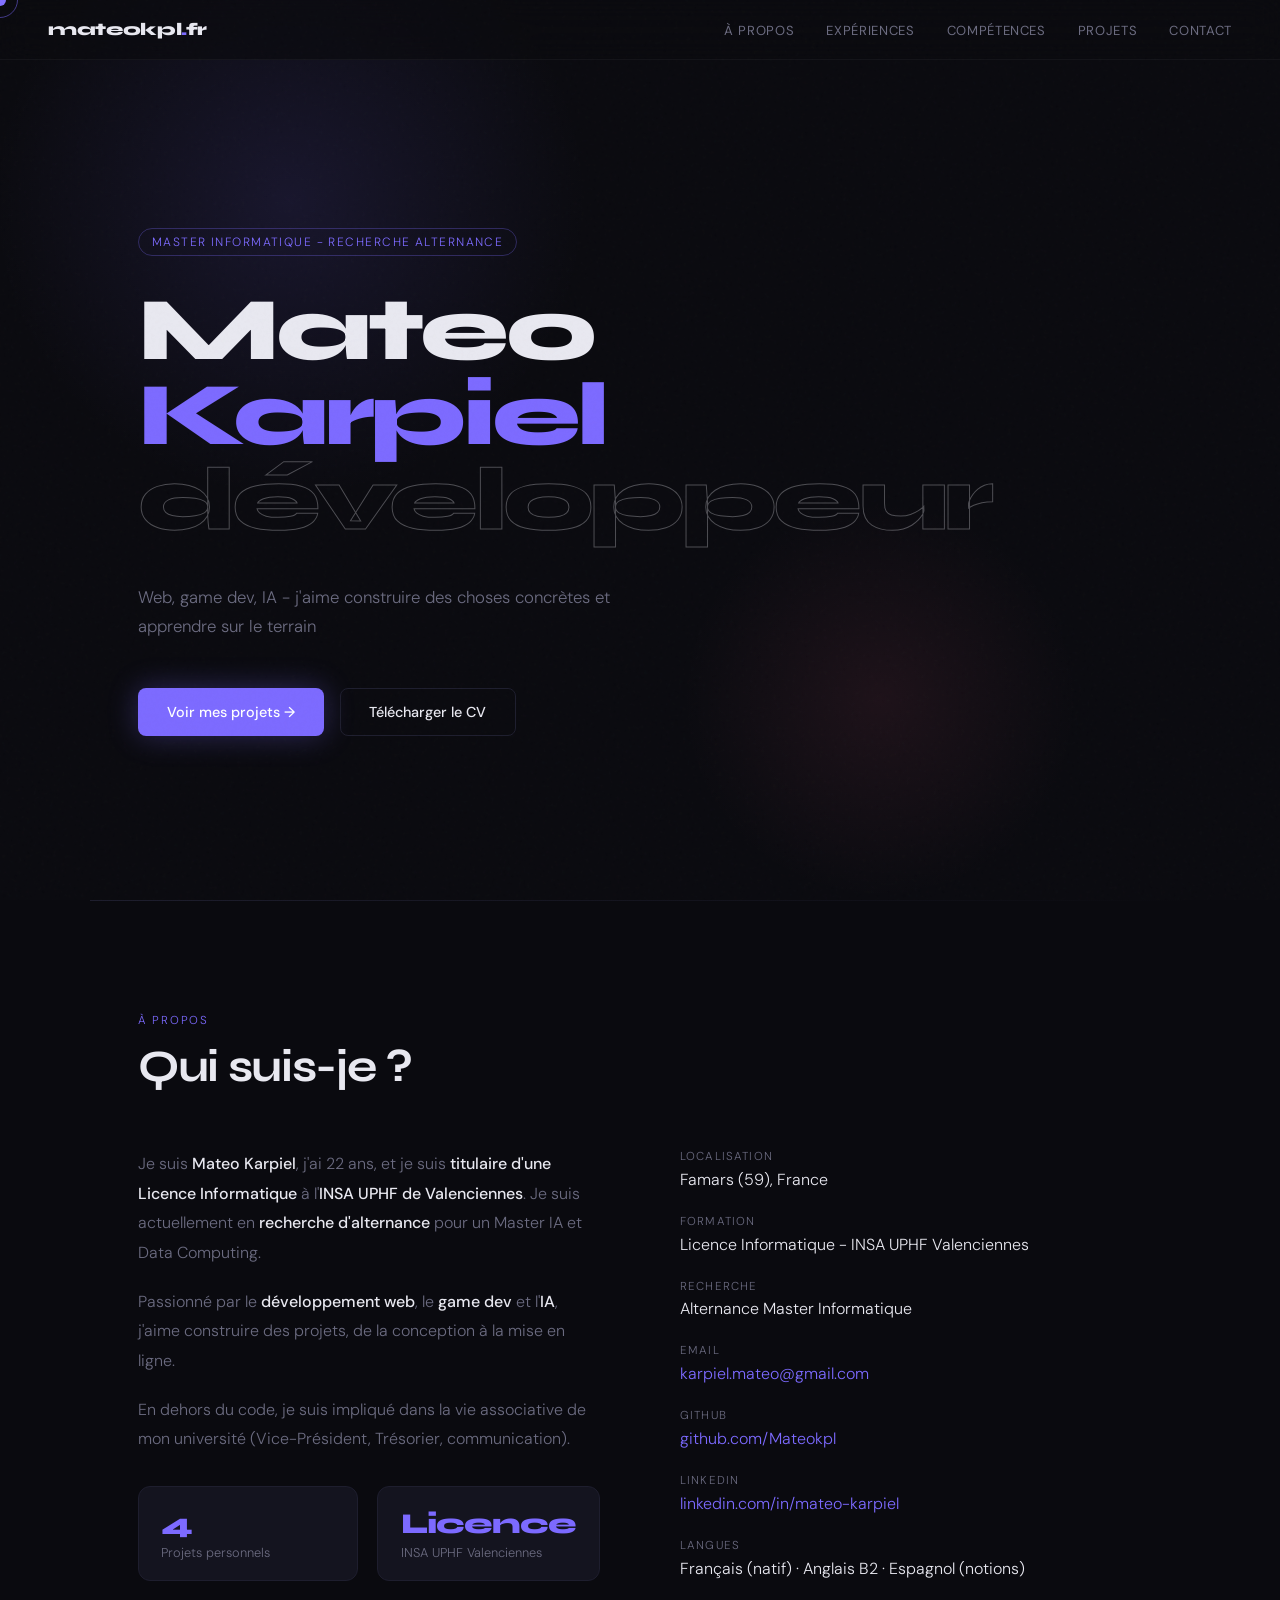
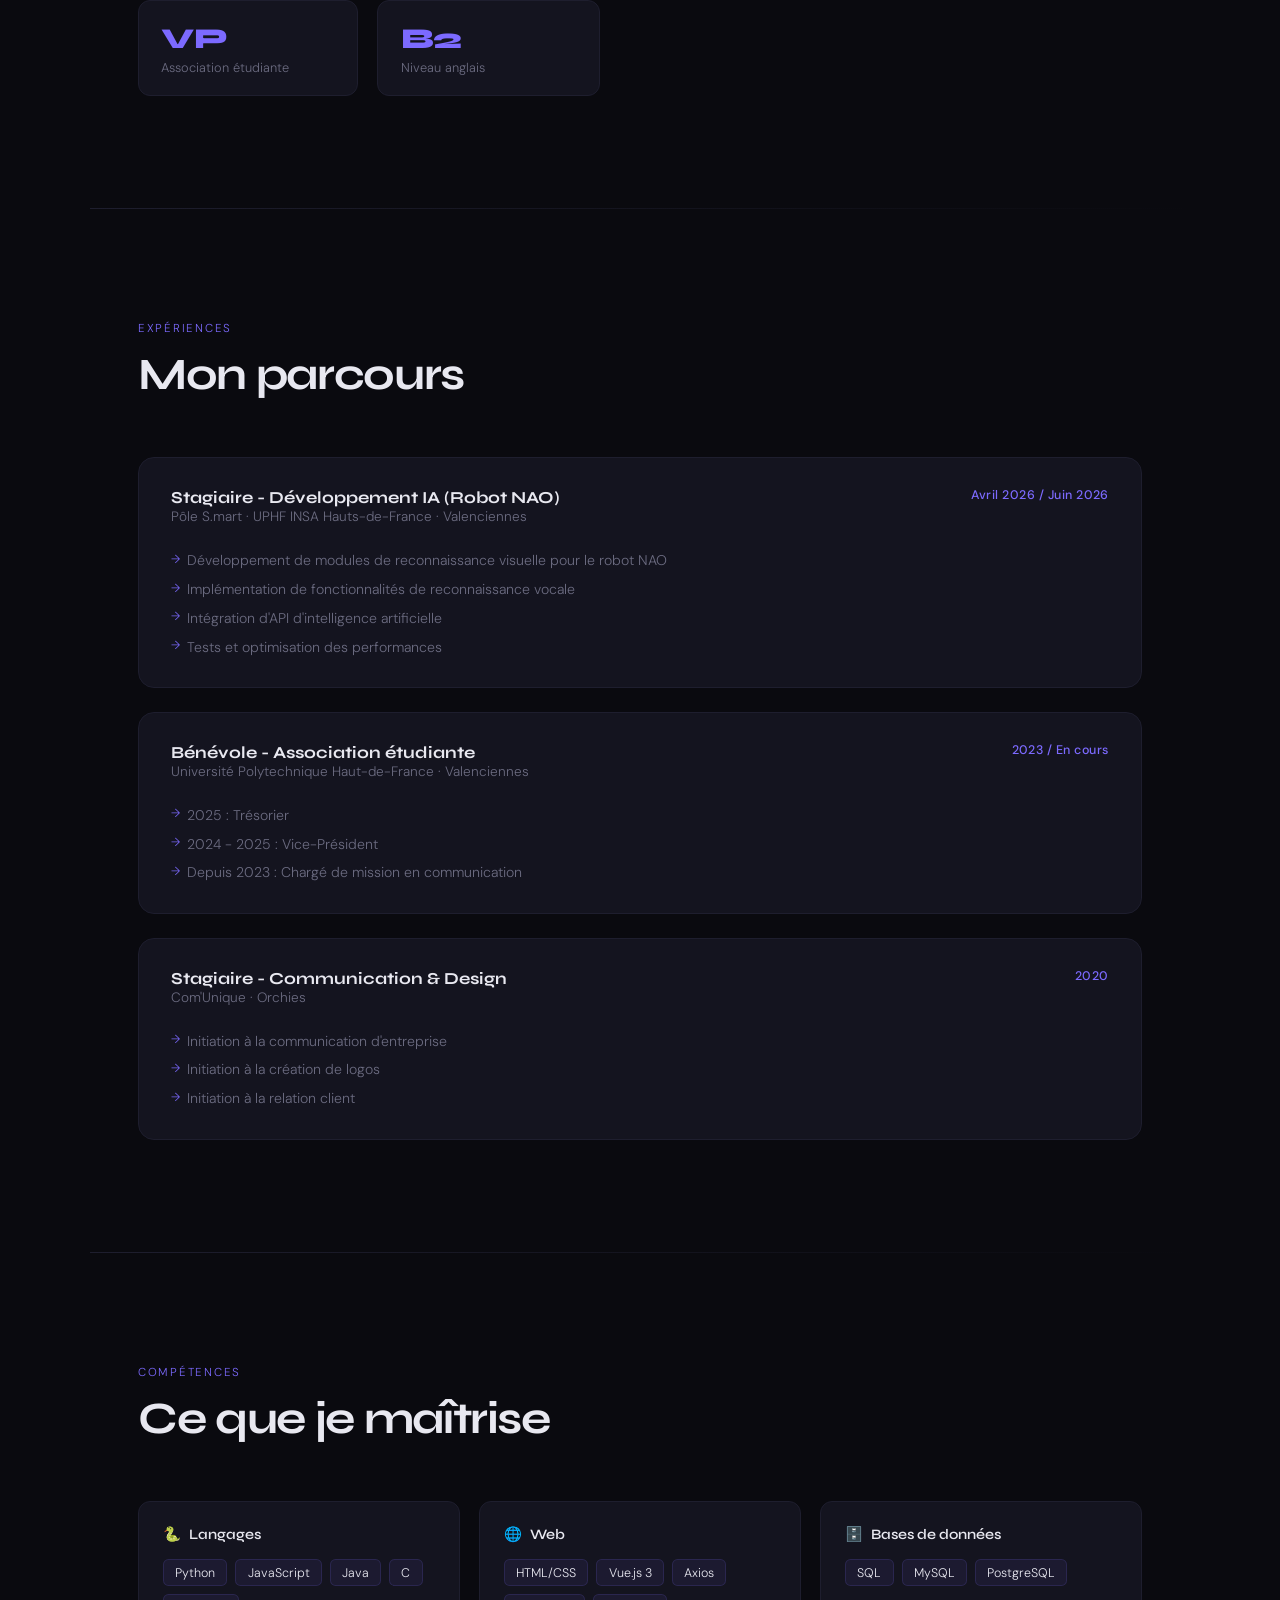
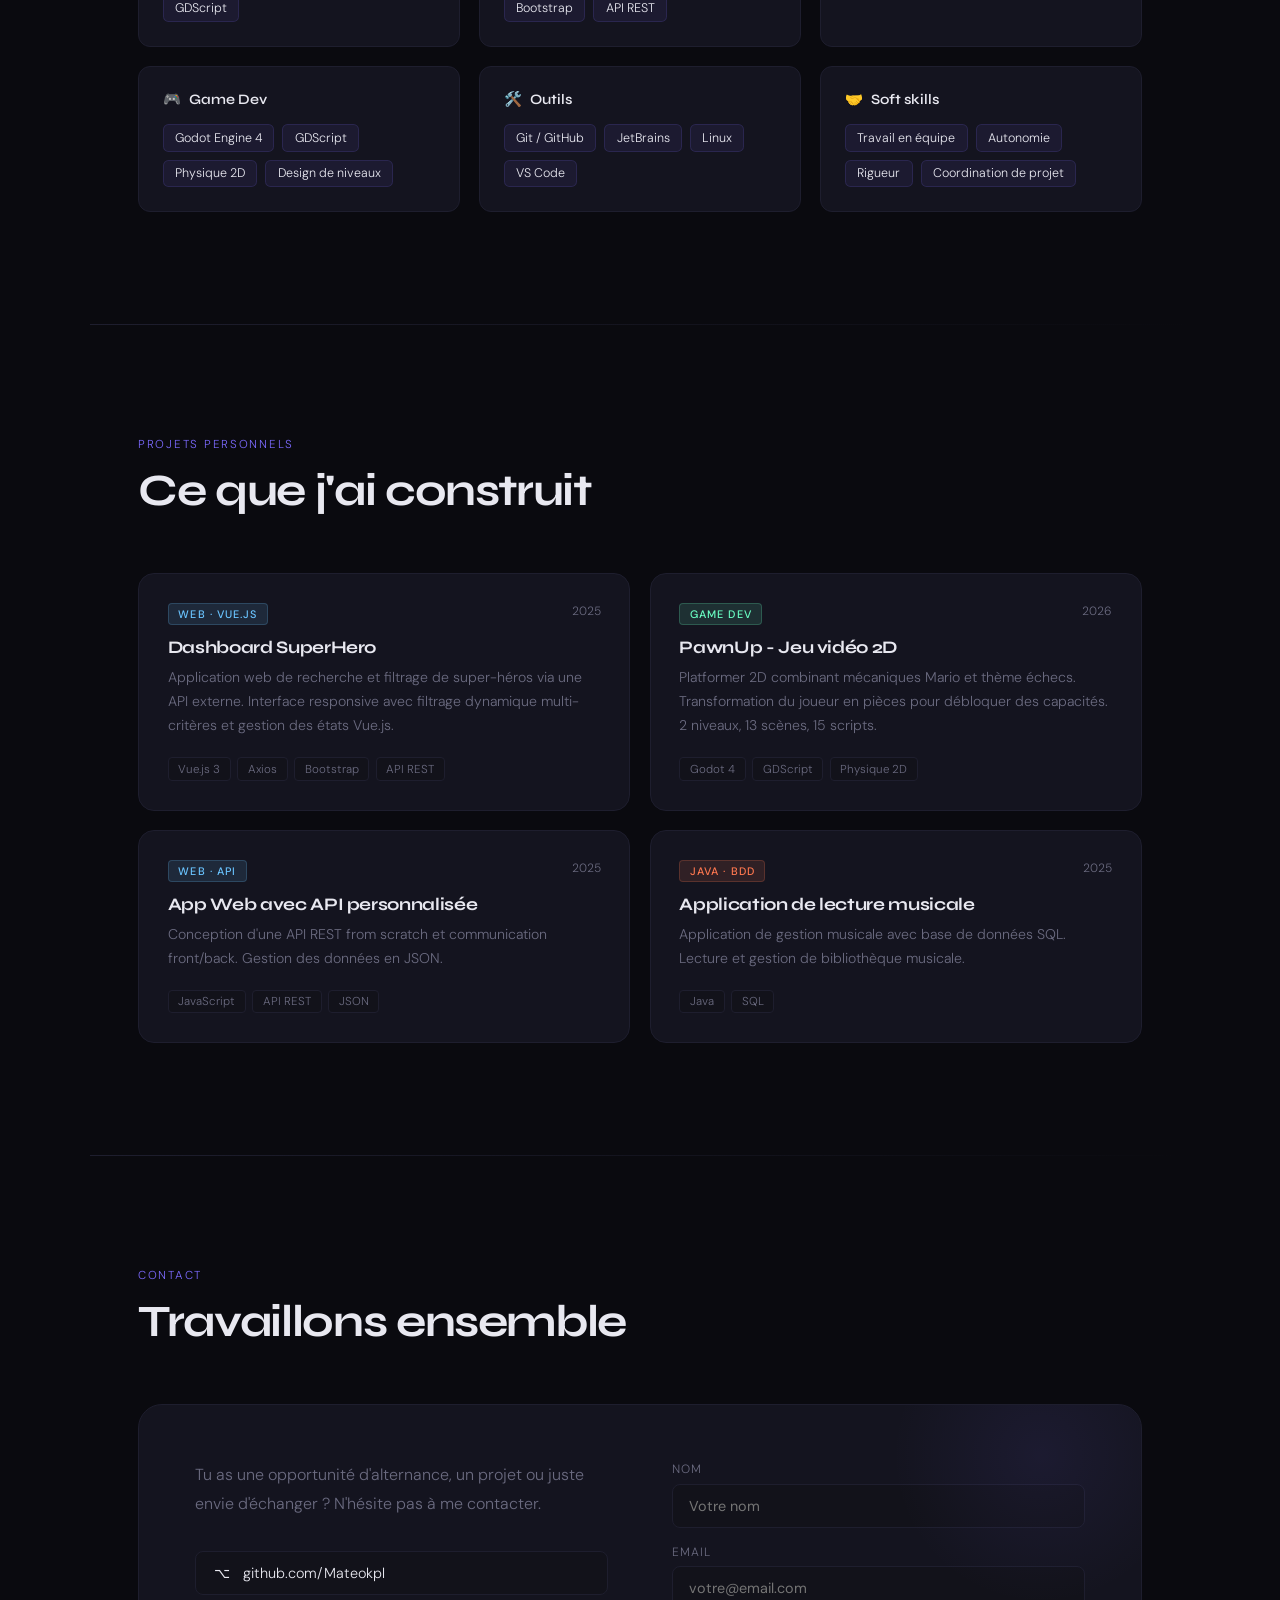
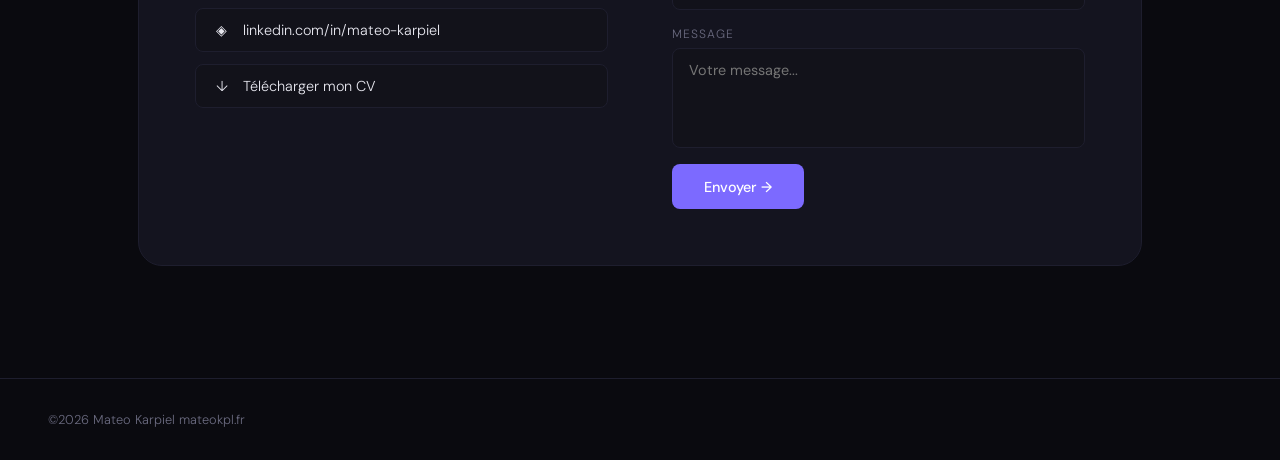
==== index.html @ 52808ea0 "Update index.html" ====
<!DOCTYPE html>
<html lang="fr">
<head>
  <meta charset="UTF-8" />
  <meta name="viewport" content="width=device-width, initial-scale=1.0"/>
  <title>Mateo Karpiel - Portfolio</title>
  <link rel="preconnect" href="https://fonts.googleapis.com">
  <link href="https://fonts.googleapis.com/css2?family=Syne:wght@400;600;700;800&family=DM+Sans:ital,wght@0,300;0,400;0,500;1,300&display=swap" rel="stylesheet">
  <link rel="stylesheet" href="./css/style.css">
</head>
<body>

<div id="cursor"></div>
<div id="cursor-ring"></div>

<!-- ── Navigation ── -->
<nav>
  <a href="#hero" class="nav-logo">mateokpl<span>.</span>fr</a>
  <button class="nav-hamburger" id="hamburger" aria-label="Menu">
    <span></span><span></span><span></span>
  </button>
  <ul class="nav-links" id="nav-links">
    <li><a href="#about">À propos</a></li>
    <li><a href="#experience">Expériences</a></li>
    <li><a href="#skills">Compétences</a></li>
    <li><a href="#projects">Projets</a></li>
    <li><a href="#contact">Contact</a></li>
  </ul>
</nav>

<!-- ── Hero ── -->
<section id="hero">
  <div class="hero-glow"></div>
  <div class="hero-glow2"></div>
  <div class="hero-tag">Master Informatique - Recherche alternance</div>
  <h1 class="hero-title">
    Mateo
    <span class="line2"><span class="accent-word">Karpiel</span></span>
    <span class="line2">développeur</span>
  </h1>
  <p class="hero-desc">Web, game dev, IA - j'aime construire des choses concrètes et apprendre sur le terrain</p>
  <div class="hero-cta">
    <a href="#projects" class="btn btn-primary">Voir mes projets →</a>
    <a href="cv.pdf" class="btn btn-outline" download>Télécharger le CV</a>
  </div>
</section>

<div class="section-divider" style="max-width:1100px;margin:0 auto;"></div>

<!-- ── À propos ── -->
<section id="about">
  <div class="reveal">
    <div class="section-label">À propos</div>
    <h2 class="section-title">Qui suis-je ?</h2>
  </div>
  <div class="about-grid reveal">
    <div class="about-text">
      <p>Je suis <strong>Mateo Karpiel</strong>, j'ai 22 ans, et je suis <strong>titulaire d'une Licence Informatique</strong> à l'<strong>INSA UPHF de Valenciennes</strong>. Je suis actuellement en <strong>recherche d'alternance</strong> pour un Master IA et Data Computing.</p>
      <p>Passionné par le <strong>développement web</strong>, le <strong>game dev</strong> et l'<strong>IA</strong>, j'aime construire des projets, de la conception à la mise en ligne.</p>
      <p>En dehors du code, je suis impliqué dans la vie associative de mon université (Vice-Président, Trésorier, communication).</p>
      <div class="about-stats">
        <div class="stat-card"><div class="stat-num">4</div><div class="stat-label">Projets personnels</div></div>
        <div class="stat-card"><div class="stat-num">Licence</div><div class="stat-label">INSA UPHF Valenciennes</div></div>
        <div class="stat-card"><div class="stat-num">VP</div><div class="stat-label">Association étudiante</div></div>
        <div class="stat-card"><div class="stat-num">B2</div><div class="stat-label">Niveau anglais</div></div>
      </div>
    </div>
    <div class="about-info">
      <div class="info-item"><span class="info-key">Localisation</span><span class="info-val">Famars (59), France</span></div>
      <div class="info-item"><span class="info-key">Formation</span><span class="info-val">Licence Informatique - INSA UPHF Valenciennes</span></div>
      <div class="info-item"><span class="info-key">Recherche</span><span class="info-val">Alternance Master Informatique</span></div>
      <div class="info-item"><span class="info-key">Email</span><span class="info-val"><a href="mailto:karpiel.mateo@gmail.com">karpiel.mateo@gmail.com</a></span></div>
      <div class="info-item"><span class="info-key">GitHub</span><span class="info-val"><a href="https://github.com/Mateokpl" target="_blank">github.com/Mateokpl</a></span></div>
      <div class="info-item"><span class="info-key">LinkedIn</span><span class="info-val"><a href="https://www.linkedin.com/in/mateo-karpiel" target="_blank">linkedin.com/in/mateo-karpiel</a></span></div>
      <div class="info-item"><span class="info-key">Langues</span><span class="info-val">Français (natif) · Anglais B2 · Espagnol (notions)</span></div>
    </div>
  </div>
</section>

<div class="section-divider" style="max-width:1100px;margin:0 auto;"></div>

<!-- ── Expérience ── -->
<section id="experience">
  <div class="reveal">
    <div class="section-label">Expériences</div>
    <h2 class="section-title">Mon parcours</h2>
  </div>
  <div class="xp-list">
    <div class="xp-card reveal">
      <div class="xp-header">
        <div><div class="xp-title">Stagiaire - Développement IA (Robot NAO)</div><div class="xp-org">Pôle S.mart · UPHF INSA Hauts-de-France · Valenciennes</div></div>
        <div class="xp-date">Avril 2026 / Juin 2026</div>
      </div>
      <ul class="xp-points">
        <li>Développement de modules de reconnaissance visuelle pour le robot NAO</li>
        <li>Implémentation de fonctionnalités de reconnaissance vocale</li>
        <li>Intégration d'API d'intelligence artificielle</li>
        <li>Tests et optimisation des performances</li>
      </ul>
    </div>
    <div class="xp-card reveal">
      <div class="xp-header">
        <div><div class="xp-title">Bénévole - Association étudiante</div><div class="xp-org">Université Polytechnique Haut-de-France · Valenciennes</div></div>
        <div class="xp-date">2023 / En cours</div>
      </div>
      <ul class="xp-points">
        <li>2025 : Trésorier</li>
        <li>2024 - 2025 : Vice-Président</li>
        <li>Depuis 2023 : Chargé de mission en communication</li>
      </ul>
    </div>
    <div class="xp-card reveal">
      <div class="xp-header">
        <div><div class="xp-title">Stagiaire - Communication & Design</div><div class="xp-org">Com'Unique · Orchies</div></div>
        <div class="xp-date">2020</div>
      </div>
      <ul class="xp-points">
        <li>Initiation à la communication d'entreprise</li>
        <li>Initiation à la création de logos</li>
        <li>Initiation à la relation client</li>
      </ul>
    </div>
  </div>
</section>

<div class="section-divider" style="max-width:1100px;margin:0 auto;"></div>

<!-- ── Compétences ── -->
<section id="skills">
  <div class="reveal">
    <div class="section-label">Compétences</div>
    <h2 class="section-title">Ce que je maîtrise</h2>
  </div>
  <div class="skills-grid reveal">
    <div class="skill-group">
      <div class="skill-group-title"><span>🐍</span> Langages</div>
      <div class="skill-tags"><span class="skill-tag">Python</span><span class="skill-tag">JavaScript</span><span class="skill-tag">Java</span><span class="skill-tag">C</span><span class="skill-tag">GDScript</span></div>
    </div>
    <div class="skill-group">
      <div class="skill-group-title"><span>🌐</span> Web</div>
      <div class="skill-tags"><span class="skill-tag">HTML/CSS</span><span class="skill-tag">Vue.js 3</span><span class="skill-tag">Axios</span><span class="skill-tag">Bootstrap</span><span class="skill-tag">API REST</span></div>
    </div>
    <div class="skill-group">
      <div class="skill-group-title"><span>🗄️</span> Bases de données</div>
      <div class="skill-tags"><span class="skill-tag">SQL</span><span class="skill-tag">MySQL</span><span class="skill-tag">PostgreSQL</span></div>
    </div>
    <div class="skill-group">
      <div class="skill-group-title"><span>🎮</span> Game Dev</div>
      <div class="skill-tags"><span class="skill-tag">Godot Engine 4</span><span class="skill-tag">GDScript</span><span class="skill-tag">Physique 2D</span><span class="skill-tag">Design de niveaux</span></div>
    </div>
    <div class="skill-group">
      <div class="skill-group-title"><span>🛠️</span> Outils</div>
      <div class="skill-tags"><span class="skill-tag">Git / GitHub</span><span class="skill-tag">JetBrains</span><span class="skill-tag">Linux</span><span class="skill-tag">VS Code</span></div>
    </div>
    <div class="skill-group">
      <div class="skill-group-title"><span>🤝</span> Soft skills</div>
      <div class="skill-tags"><span class="skill-tag">Travail en équipe</span><span class="skill-tag">Autonomie</span><span class="skill-tag">Rigueur</span><span class="skill-tag">Coordination de projet</span></div>
    </div>
  </div>
</section>

<div class="section-divider" style="max-width:1100px;margin:0 auto;"></div>

<!-- ── Projets ── -->
<section id="projects">
  <div class="reveal">
    <div class="section-label">Projets personnels</div>
    <h2 class="section-title">Ce que j'ai construit</h2>
  </div>
   <div class="projects-grid">
    <!-- ──
     <div class="project-card featured reveal">
      <div>
        <div class="project-top"><span class="project-badge badge-python">Python · IA</span><span class="project-year">2026</span></div>
        <div class="project-title">Développement IA (Robot NAO)</div>
        <div class="project-desc">Développement de modules de reconnaissance visuelle pour robot NAO. Implémentation de fonctionnalités de reconnaissance vocale. Intégration d’API d’intelligence artificielle</div>
        <div class="project-techs"><span class="tech-pill">Python</span><span class="tech-pill">IA</span></div>
      </div>
    </div>
     ── -->
    <div class="project-card reveal">
      <div>
        <div class="project-top"><span class="project-badge badge-web">Web · Vue.js</span><span class="project-year">2025</span></div>
        <div class="project-title">Dashboard SuperHero</div>
        <div class="project-desc">Application web de recherche et filtrage de super-héros via une API externe. Interface responsive avec filtrage dynamique multi-critères et gestion des états Vue.js.</div>
        <div class="project-techs"><span class="tech-pill">Vue.js 3</span><span class="tech-pill">Axios</span><span class="tech-pill">Bootstrap</span><span class="tech-pill">API REST</span></div>
      </div>
    </div>
    <div class="project-card reveal">
      <div>
        <div class="project-top"><span class="project-badge badge-gamedev">Game Dev</span><span class="project-year">2026</span></div>
        <div class="project-title">PawnUp - Jeu vidéo 2D</div>
        <div class="project-desc">Platformer 2D combinant mécaniques Mario et thème échecs. Transformation du joueur en pièces pour débloquer des capacités. 2 niveaux, 13 scènes, 15 scripts.</div>
        <div class="project-techs"><span class="tech-pill">Godot 4</span><span class="tech-pill">GDScript</span><span class="tech-pill">Physique 2D</span></div>
      </div>
    </div>
    <div class="project-card reveal">
      <div>
        <div class="project-top"><span class="project-badge badge-web">Web · API</span><span class="project-year">2025</span></div>
        <div class="project-title">App Web avec API personnalisée</div>
        <div class="project-desc">Conception d'une API REST from scratch et communication front/back. Gestion des données en JSON.</div>
        <div class="project-techs"><span class="tech-pill">JavaScript</span><span class="tech-pill">API REST</span><span class="tech-pill">JSON</span></div>
      </div>
    </div>
    <div class="project-card reveal">
      <div>
        <div class="project-top"><span class="project-badge badge-java">Java · BDD</span><span class="project-year">2025</span></div>
        <div class="project-title">Application de lecture musicale</div>
        <div class="project-desc">Application de gestion musicale avec base de données SQL. Lecture et gestion de bibliothèque musicale.</div>
        <div class="project-techs"><span class="tech-pill">Java</span><span class="tech-pill">SQL</span></div>
      </div>
    </div>
  </div>
</section>

<div class="section-divider" style="max-width:1100px;margin:0 auto;"></div>

<!-- ── Contact ── -->
<section id="contact">
  <div class="reveal">
    <div class="section-label">Contact</div>
    <h2 class="section-title">Travaillons ensemble</h2>
  </div>
  <div class="contact-wrap reveal">
    <div>
      <p class="contact-subtitle">Tu as une opportunité d'alternance, un projet ou juste envie d'échanger ? N'hésite pas à me contacter.</p>
      <div class="contact-links">
        <a href="https://github.com/Mateokpl" target="_blank" class="contact-link"><span class="link-icon">⌥</span>github.com/Mateokpl</a>
        <a href="https://www.linkedin.com/in/mateo-karpiel" target="_blank" class="contact-link"><span class="link-icon">◈</span>linkedin.com/in/mateo-karpiel</a>
        <a href="cv.pdf" download class="contact-link"><span class="link-icon">↓</span>Télécharger mon CV</a>
      </div>
    </div>
  <form class="contact-form" action="https://formspree.io/f/xeendzrn" method="POST">
    <div class="form-group"><label class="form-label">Nom</label><input type="text" name="name" class="form-input" placeholder="Votre nom" /></div>
    <div class="form-group"><label class="form-label">Email</label><input type="email" name="email" class="form-input" placeholder="votre@email.com" /></div>
    <div class="form-group"><label class="form-label">Message</label><textarea name="message" class="form-textarea" placeholder="Votre message..."></textarea></div>
    <button type="submit" class="btn-send">Envoyer →</button>
  </form>
  </div>
</section>

<!-- ── Footer ── -->
<footer>
  <span>©2026 Mateo Karpiel <a href="https://mateokpl.fr">mateokpl.fr</a></span>
</footer>

<script src="./js/main.js"></script>
</body>
</html>
---- css/style.css ----
:root {
  --bg: #0a0a0f;
  --surface: #12121a;
  --border: #1e1e2e;
  --accent: #7c6aff;
  --accent2: #ff6a8e;
  --text: #e8e8f0;
  --muted: #6b6b80;
  --card: #14141f;
}

*, *::before, *::after { box-sizing: border-box; margin: 0; padding: 0; }
html { scroll-behavior: smooth; }
body { background: var(--bg); color: var(--text); font-family: 'DM Sans', sans-serif; font-weight: 300; overflow-x: clip; cursor: none; }

/* ── Curseur ── */
#cursor { width: 12px; height: 12px; background: var(--accent); border-radius: 50%; position: fixed; top: 0; left: 0; pointer-events: none; z-index: 9999; transform: translate(-50%,-50%); transition: width .2s, height .2s, background .2s; mix-blend-mode: screen; }
#cursor-ring { width: 36px; height: 36px; border: 1.5px solid rgba(124,106,255,.5); border-radius: 50%; position: fixed; top: 0; left: 0; pointer-events: none; z-index: 9998; transform: translate(-50%,-50%); transition: width .2s, height .2s, border-color .2s; }
body:has(a:hover) #cursor,
body:has(button:hover) #cursor { width: 20px; height: 20px; background: var(--accent2); }
body:has(a:hover) #cursor-ring,
body:has(button:hover) #cursor-ring { width: 52px; height: 52px; border-color: var(--accent2); }

/* ── Bruit de fond ── */
body::before {
  content: '';
  position: fixed; inset: 0;
  background-image: url("data:image/svg+xml,%3Csvg viewBox='0 0 256 256' xmlns='http://www.w3.org/2000/svg'%3E%3Cfilter id='noise'%3E%3CfeTurbulence type='fractalNoise' baseFrequency='0.9' numOctaves='4' stitchTiles='stitch'/%3E%3C/filter%3E%3Crect width='100%25' height='100%25' filter='url(%23noise)' opacity='0.04'/%3E%3C/svg%3E");
  pointer-events: none; z-index: 1000; opacity: .5;
}

/* ── Nav ── */
nav { position: fixed; top: 0; left: 0; right: 0; z-index: 500; padding: 1.2rem 3rem; display: flex; align-items: center; justify-content: space-between; backdrop-filter: blur(16px); background: rgba(10,10,15,.7); border-bottom: 1px solid rgba(255,255,255,.04); }
.nav-logo { font-family: 'Syne', sans-serif; font-weight: 800; font-size: 1.1rem; letter-spacing: -.02em; color: var(--text); text-decoration: none; }
.nav-logo span { color: var(--accent); }
.nav-links { display: flex; gap: 2rem; list-style: none; }
.nav-links a { color: var(--muted); text-decoration: none; font-size: .82rem; font-weight: 400; letter-spacing: .05em; text-transform: uppercase; transition: color .2s; }
.nav-links a:hover { color: var(--text); }

/* ── Hero ── */
#hero { min-height: 100vh; display: flex; flex-direction: column; justify-content: center; padding: 8rem 3rem 4rem; position: relative; overflow: visible; }
.hero-glow { position: absolute; width: 600px; height: 600px; border-radius: 50%; background: radial-gradient(circle, rgba(124,106,255,.12) 0%, transparent 70%); top: -100px; left: -100px; animation: drift 8s ease-in-out infinite alternate; pointer-events: none; }
.hero-glow2 { position: absolute; width: 400px; height: 400px; border-radius: 50%; background: radial-gradient(circle, rgba(255,106,142,.08) 0%, transparent 70%); bottom: 0; right: 10%; animation: drift2 10s ease-in-out infinite alternate; pointer-events: none; }

@keyframes drift { to { transform: translate(60px, 40px); } }
@keyframes drift2 { to { transform: translate(-40px, -30px); } }

.hero-tag { display: inline-block; font-size: .75rem; letter-spacing: .12em; text-transform: uppercase; color: var(--accent); border: 1px solid rgba(124,106,255,.3); padding: .3rem .8rem; border-radius: 2rem; margin-bottom: 2rem; width: fit-content; opacity: 0; animation: fadeUp .6s ease forwards .2s; }
.hero-title { font-family: 'Syne', sans-serif; font-weight: 800; font-size: clamp(3rem, 7vw, 6rem); line-height: .95; letter-spacing: -.04em; max-width: 100%; overflow-wrap: break-word; word-break: normal; opacity: 0; animation: fadeUp .7s ease forwards .4s; }
.hero-title .line2 { display: block; -webkit-text-stroke: 1px rgba(232,232,240,.3); color: transparent; }
.hero-title .accent-word { color: var(--accent); -webkit-text-stroke: 0; }
.hero-desc { margin-top: 2.5rem; max-width: 480px; color: var(--muted); font-size: 1.05rem; line-height: 1.7; opacity: 0; animation: fadeUp .7s ease forwards .6s; }
.hero-cta { margin-top: 3rem; display: flex; gap: 1rem; flex-wrap: wrap; opacity: 0; animation: fadeUp .7s ease forwards .8s; }

.btn { display: inline-flex; align-items: center; gap: .5rem; padding: .85rem 1.8rem; border-radius: .5rem; font-family: 'DM Sans', sans-serif; font-size: .9rem; font-weight: 500; text-decoration: none; cursor: none; transition: transform .2s, box-shadow .2s; }
.btn:hover { transform: translateY(-2px); }
.btn-primary { background: var(--accent); color: #fff; box-shadow: 0 0 30px rgba(124,106,255,.3); }
.btn-primary:hover { box-shadow: 0 0 40px rgba(124,106,255,.5); }
.btn-outline { border: 1px solid var(--border); color: var(--text); background: transparent; }
.btn-outline:hover { border-color: var(--accent); color: var(--accent); }

.hero-scroll { position: absolute; bottom: 2.5rem; left: 3rem; display: flex; align-items: center; gap: .75rem; font-size: .75rem; letter-spacing: .1em; text-transform: uppercase; color: var(--muted); opacity: 0; animation: fadeUp .7s ease forwards 1.2s; }
.scroll-line { width: 40px; height: 1px; background: linear-gradient(to right, var(--accent), transparent); animation: scrollPulse 2s ease infinite; }

@keyframes scrollPulse { 0%, 100% { opacity: .4; } 50% { opacity: 1; } }
@keyframes fadeUp { from { opacity: 0; transform: translateY(24px); } to { opacity: 1; transform: translateY(0); } }

/* ── Sections communes ── */
section { padding: 7rem 3rem; max-width: 1100px; margin: 0 auto; }
.section-label { font-size: .72rem; letter-spacing: .15em; text-transform: uppercase; color: var(--accent); margin-bottom: .75rem; }
.section-title { font-family: 'Syne', sans-serif; font-weight: 700; font-size: clamp(1.8rem, 4vw, 2.8rem); letter-spacing: -.03em; margin-bottom: 3.5rem; }
.section-divider { width: 100%; height: 1px; background: linear-gradient(to right, var(--border), transparent); margin: 0 auto; }

/* ── À propos ── */
.about-grid { display: grid; grid-template-columns: 1fr 1fr; gap: 5rem; align-items: start; }
.about-text p { color: var(--muted); line-height: 1.85; margin-bottom: 1.2rem; font-size: 1rem; }
.about-text p strong { color: var(--text); font-weight: 500; }
.about-stats { display: grid; grid-template-columns: 1fr 1fr; gap: 1.2rem; margin-top: 2rem; }
.stat-card { background: var(--card); border: 1px solid var(--border); border-radius: .75rem; padding: 1.2rem 1.4rem; transition: border-color .2s, transform .2s; }
.stat-card:hover { border-color: var(--accent); transform: translateY(-3px); }
.stat-num { font-family: 'Syne', sans-serif; font-weight: 800; font-size: 1.8rem; color: var(--accent); letter-spacing: -.03em; }
.stat-label { font-size: .8rem; color: var(--muted); margin-top: .2rem; }
.about-info { display: flex; flex-direction: column; gap: 1.5rem; }
.info-item { display: flex; flex-direction: column; gap: .3rem; }
.info-key { font-size: .72rem; letter-spacing: .1em; text-transform: uppercase; color: var(--muted); }
.info-val { font-size: 1rem; color: var(--text); }
.info-val a { color: var(--accent); text-decoration: none; }
.info-val a:hover { text-decoration: underline; }

/* ── Expérience ── */
.xp-list { display: flex; flex-direction: column; gap: 1.5rem; }
.xp-card { background: var(--card); border: 1px solid var(--border); border-radius: 1rem; padding: 1.8rem 2rem; transition: border-color .2s, transform .2s; }
.xp-card:hover { border-color: rgba(124,106,255,.35); transform: translateY(-3px); }
.xp-header { display: flex; justify-content: space-between; align-items: flex-start; gap: 1rem; flex-wrap: wrap; margin-bottom: .5rem; }
.xp-title { font-family: 'Syne', sans-serif; font-weight: 700; font-size: 1.05rem; }
.xp-date { font-size: .78rem; color: var(--accent); font-weight: 500; letter-spacing: .04em; white-space: nowrap; }
.xp-org { font-size: .85rem; color: var(--muted); margin-bottom: 1rem; }
.xp-points { list-style: none; display: flex; flex-direction: column; gap: .4rem; }
.xp-points li { font-size: .88rem; color: var(--muted); padding-left: 1rem; position: relative; line-height: 1.6; }
.xp-points li::before { content: '→'; position: absolute; left: 0; color: var(--accent); font-size: .75rem; top: .05rem; }

/* ── Compétences ── */
.skills-grid { display: grid; grid-template-columns: repeat(auto-fill, minmax(240px, 1fr)); gap: 1.2rem; }
.skill-group { background: var(--card); border: 1px solid var(--border); border-radius: .75rem; padding: 1.5rem; transition: border-color .2s, transform .2s; }
.skill-group:hover { border-color: rgba(124,106,255,.4); transform: translateY(-3px); }
.skill-group-title { font-family: 'Syne', sans-serif; font-weight: 600; font-size: .9rem; margin-bottom: 1rem; display: flex; align-items: center; gap: .5rem; }
.skill-tags { display: flex; flex-wrap: wrap; gap: .5rem; }
.skill-tag { background: rgba(124,106,255,.08); border: 1px solid rgba(124,106,255,.15); color: var(--text); font-size: .78rem; padding: .3rem .7rem; border-radius: .35rem; }

/* ── Projets ── */
.projects-grid { display: grid; gap: 1.2rem; grid-template-columns: 1fr 1fr; }
.project-card { background: var(--card); border: 1px solid var(--border); border-radius: 1rem; padding: 1.8rem; position: relative; overflow: hidden; transition: border-color .2s, transform .2s; cursor: none; display: flex; flex-direction: column; }
.project-card::before { content: ''; position: absolute; inset: 0; background: radial-gradient(circle at 80% 20%, rgba(124,106,255,.05) 0%, transparent 60%); opacity: 0; transition: opacity .3s; }
.project-card:hover { border-color: rgba(124,106,255,.4); transform: translateY(-4px); }
.project-card:hover::before { opacity: 1; }
.project-card.featured { grid-column: span 2; }
.project-top { display: flex; justify-content: space-between; align-items: flex-start; }
.project-badge { display: inline-block; font-size: .68rem; letter-spacing: .1em; text-transform: uppercase; padding: .2rem .6rem; border-radius: .25rem; margin-bottom: .75rem; font-weight: 500; }
.badge-web { background: rgba(106,196,255,.12); color: #6ac4ff; border: 1px solid rgba(106,196,255,.2); }
.badge-gamedev { background: rgba(106,255,196,.12); color: #6affc4; border: 1px solid rgba(106,255,196,.2); }
.badge-java { background: rgba(255,120,80,.12); color: #ff7850; border: 1px solid rgba(255,120,80,.2); }
.badge-python { background: rgba(140, 90, 255, .12); color: #8c5aff; border: 1px solid rgba(140, 90, 255, .2); }
.project-year { font-size: .75rem; color: var(--muted); }
.project-title { font-family: 'Syne', sans-serif; font-weight: 700; font-size: 1.1rem; letter-spacing: -.02em; margin-bottom: .5rem; }
.project-desc { color: var(--muted); font-size: .88rem; line-height: 1.7; }
.project-techs { display: flex; flex-wrap: wrap; gap: .4rem; margin-top: 1.2rem; }
.tech-pill { font-size: .72rem; background: var(--surface); border: 1px solid var(--border); color: var(--muted); padding: .2rem .6rem; border-radius: .25rem; }

/* ── Contact ── */
.contact-wrap { background: var(--card); border: 1px solid var(--border); border-radius: 1.5rem; padding: 3.5rem; display: grid; grid-template-columns: 1fr 1fr; gap: 4rem; align-items: start; position: relative; overflow: hidden; }
.contact-wrap::before { content: ''; position: absolute; width: 300px; height: 300px; background: radial-gradient(circle, rgba(124,106,255,.08) 0%, transparent 70%); top: -100px; right: -50px; pointer-events: none; }
.contact-subtitle { color: var(--muted); line-height: 1.8; margin-bottom: 2rem; }
.contact-links { display: flex; flex-direction: column; gap: .8rem; }
.contact-link { display: flex; align-items: center; gap: .75rem; color: var(--text); text-decoration: none; font-size: .9rem; padding: .75rem 1rem; border-radius: .5rem; border: 1px solid var(--border); background: var(--surface); transition: border-color .2s, color .2s, transform .2s; }
.contact-link:hover { border-color: var(--accent); color: var(--accent); transform: translateX(4px); }
.link-icon { width: 1.2rem; text-align: center; }
.contact-form { display: flex; flex-direction: column; gap: 1rem; }
.form-group { display: flex; flex-direction: column; gap: .4rem; }
.form-label { font-size: .75rem; letter-spacing: .08em; text-transform: uppercase; color: var(--muted); }
.form-input,
.form-textarea { background: var(--surface); border: 1px solid var(--border); border-radius: .5rem; padding: .75rem 1rem; color: var(--text); font-family: 'DM Sans', sans-serif; font-size: .9rem; outline: none; transition: border-color .2s; resize: none; }
.form-input:focus,
.form-textarea:focus { border-color: var(--accent); }
.form-textarea { min-height: 100px; }
.btn-send { align-self: flex-start; background: var(--accent); color: #fff; border: none; padding: .85rem 2rem; border-radius: .5rem; font-family: 'DM Sans', sans-serif; font-size: .9rem; font-weight: 500; cursor: none; transition: transform .2s, box-shadow .2s; }
.btn-send:hover { transform: translateY(-2px); box-shadow: 0 0 24px rgba(124,106,255,.4); }

/* ── Footer ── */
footer { border-top: 1px solid var(--border); padding: 2rem 3rem; display: flex; justify-content: space-between; align-items: center; color: var(--muted); font-size: .8rem; }
footer a { color: var(--muted); text-decoration: none; }
footer a:hover { color: var(--text); }

/* ── Reveal animation ── */
.reveal { opacity: 0; transform: translateY(30px); transition: opacity .7s ease, transform .7s ease; }
.reveal.visible { opacity: 1; transform: translateY(0); }

/* ── Hamburger ── */
.nav-hamburger {
  display: none;
  flex-direction: column;
  gap: 5px;
  cursor: pointer;
  padding: 4px;
  background: none;
  border: none;
}
.nav-hamburger span {
  display: block;
  width: 24px;
  height: 2px;
  background: var(--text);
  border-radius: 2px;
  transition: transform .3s, opacity .3s;
}
.nav-hamburger.open span:nth-child(1) { transform: translateY(7px) rotate(45deg); }
.nav-hamburger.open span:nth-child(2) { opacity: 0; }
.nav-hamburger.open span:nth-child(3) { transform: translateY(-7px) rotate(-45deg); }

/* ── Responsive ── */
@media (max-width: 768px) {
  nav {
    padding: .9rem 1rem;
    min-height: 57px;
    width: 100%;
  }

  .nav-logo {
    font-size: 1rem;
    min-width: 0;
  }

  .nav-hamburger {
    display: flex;
    flex: 0 0 auto;
    position: relative;
    z-index: 501;
  }

  .nav-links {
    display: flex;
    visibility: hidden;
    opacity: 0;
    pointer-events: none;
    flex-direction: column;
    gap: 0;
    position: fixed;
    top: 57px;
    left: 0;
    right: 0;
    width: 100%;
    max-width: 100vw;
    background: rgba(10,10,15,.97);
    backdrop-filter: blur(16px);
    border-bottom: 1px solid var(--border);
    padding: .5rem 0;
    z-index: 499;
    transform: translateY(-8px);
    transition: opacity .2s ease, transform .2s ease, visibility .2s;
  }

  .nav-links.open {
    visibility: visible;
    opacity: 1;
    pointer-events: auto;
    transform: translateY(0);
  }

  .nav-links a {
    display: block;
    width: 100%;
    padding: .9rem 1.25rem;
    font-size: .95rem;
    border-bottom: 1px solid rgba(255,255,255,.04);
  }

  .nav-links li:last-child a { border-bottom: none; }

  section {
    width: 100%;
    max-width: 1100px;
    padding: 5rem 1.25rem;
  }

  #hero {
    width: 100%;
    min-height: 100svh;
    padding: 7rem 1.25rem 3rem;
    overflow: hidden;
  }

  .hero-tag {
    max-width: 100%;
    font-size: .65rem;
    letter-spacing: .08em;
    line-height: 1.5;
    white-space: normal;
  }

  .hero-title {
    font-size: clamp(2.7rem, 13vw, 4.5rem);
    max-width: 100%;
    letter-spacing: -.045em;
    line-height: .95;
  }

  .hero-desc {
    max-width: 100%;
    font-size: .95rem;
  }

  .hero-cta {
    width: 100%;
    gap: .75rem;
  }

  .hero-cta .btn {
    width: 100%;
    justify-content: center;
  }

  .about-grid,
  .contact-wrap {
    grid-template-columns: 1fr;
    gap: 2.5rem;
  }

  .contact-wrap { padding: 2rem 1.25rem; }

  .projects-grid { grid-template-columns: 1fr; }
  .project-card.featured { grid-column: span 1; }

  .xp-card { padding: 1.4rem; }

  .info-val,
  .contact-link {
    overflow-wrap: anywhere;
  }

  footer {
    flex-direction: column;
    gap: .5rem;
    text-align: center;
    padding: 1.5rem 1rem;
  }

  body { cursor: auto; }
  #cursor,
  #cursor-ring { display: none; }
}

@media (max-width: 380px) {
  nav { padding-inline: .75rem; }

  .hero-title {
    font-size: 2.5rem;
  }

  .hero-tag {
    font-size: .6rem;
    padding-inline: .65rem;
  }

  section { padding-inline: 1rem; }
  #hero { padding-inline: 1rem; }
}
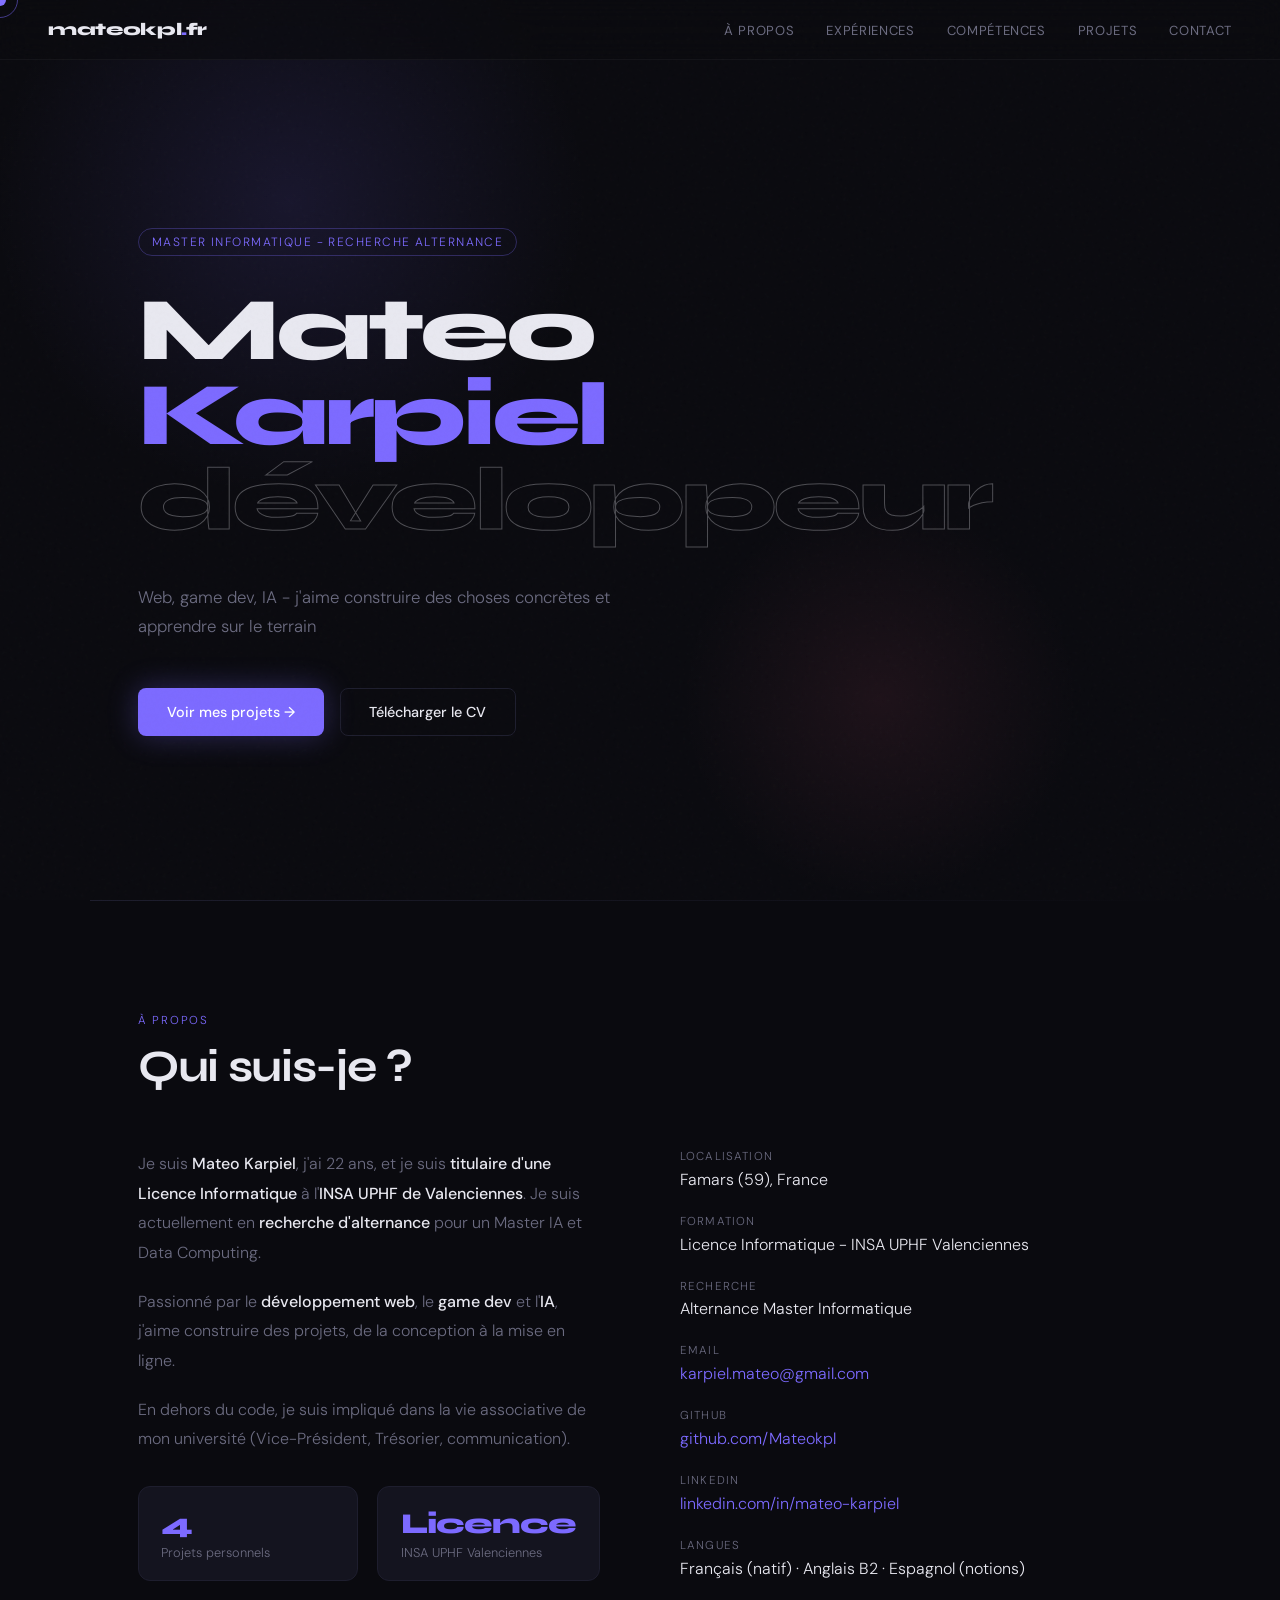
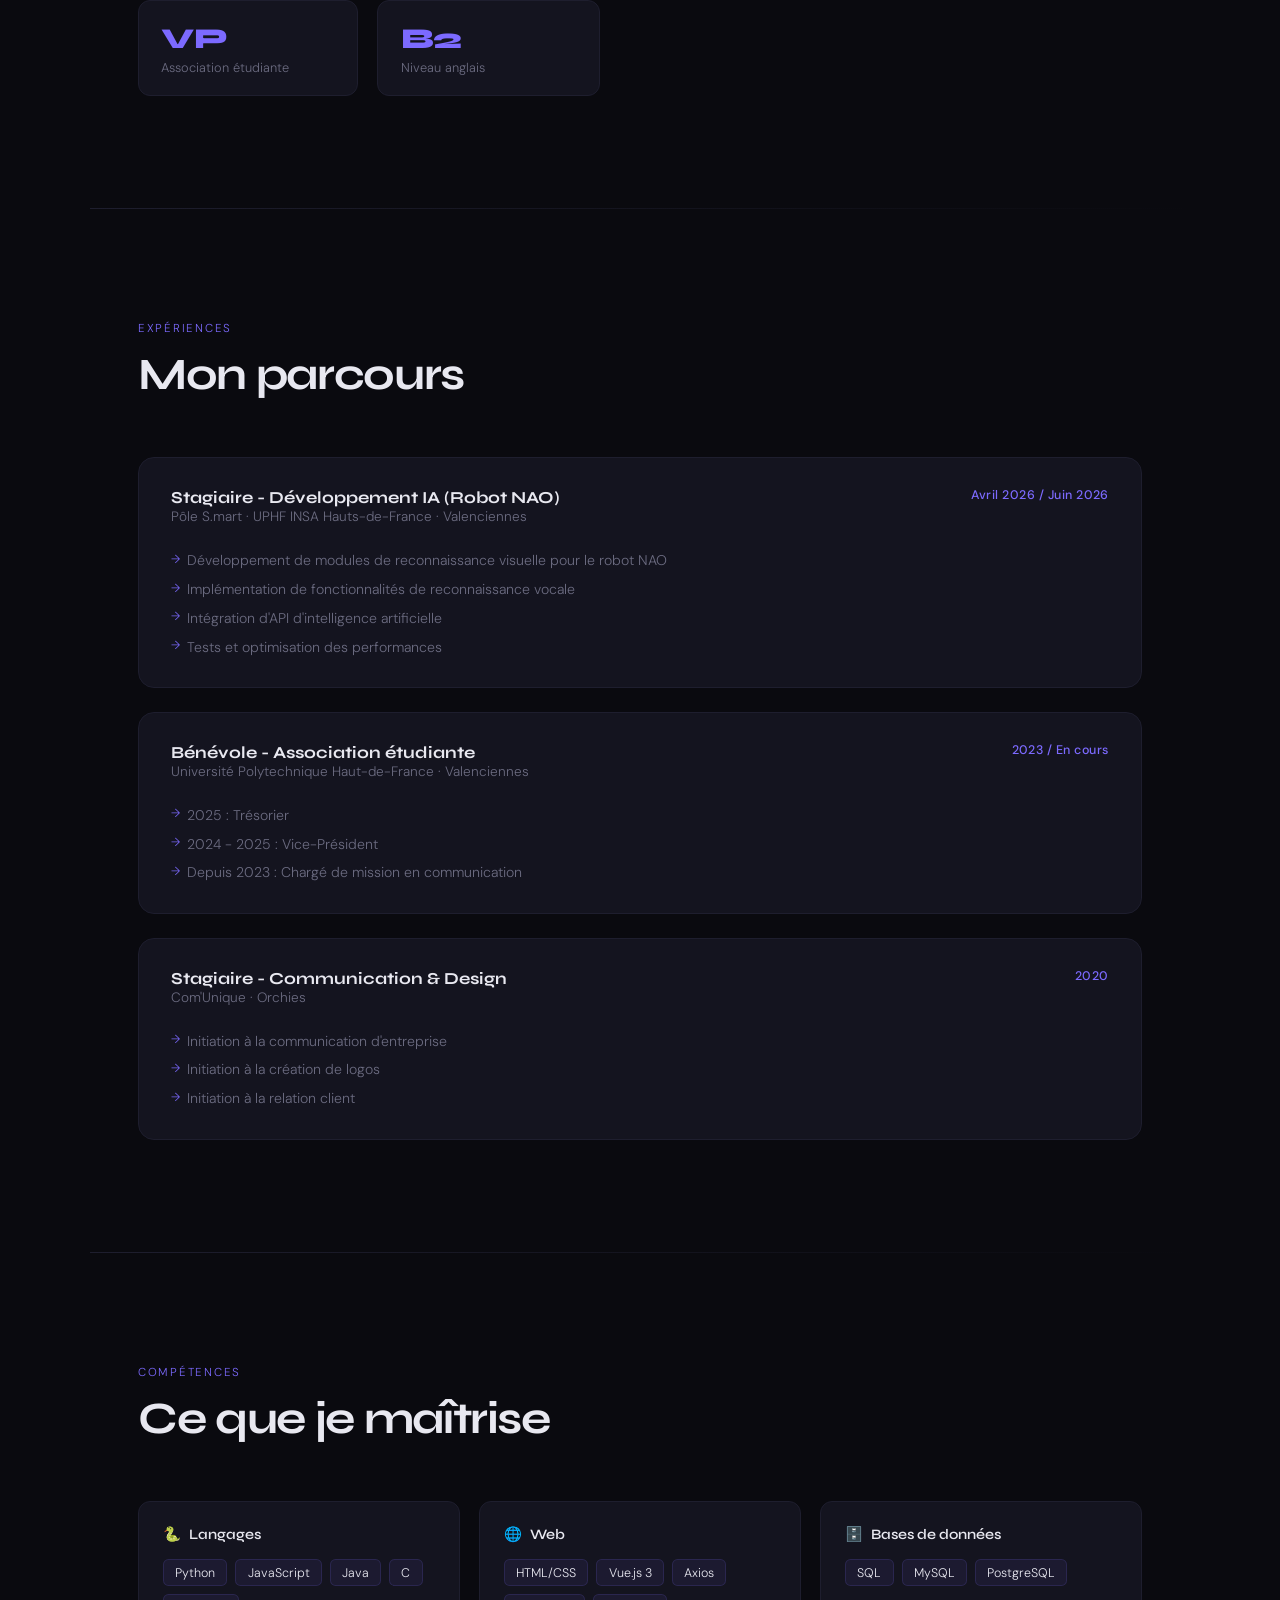
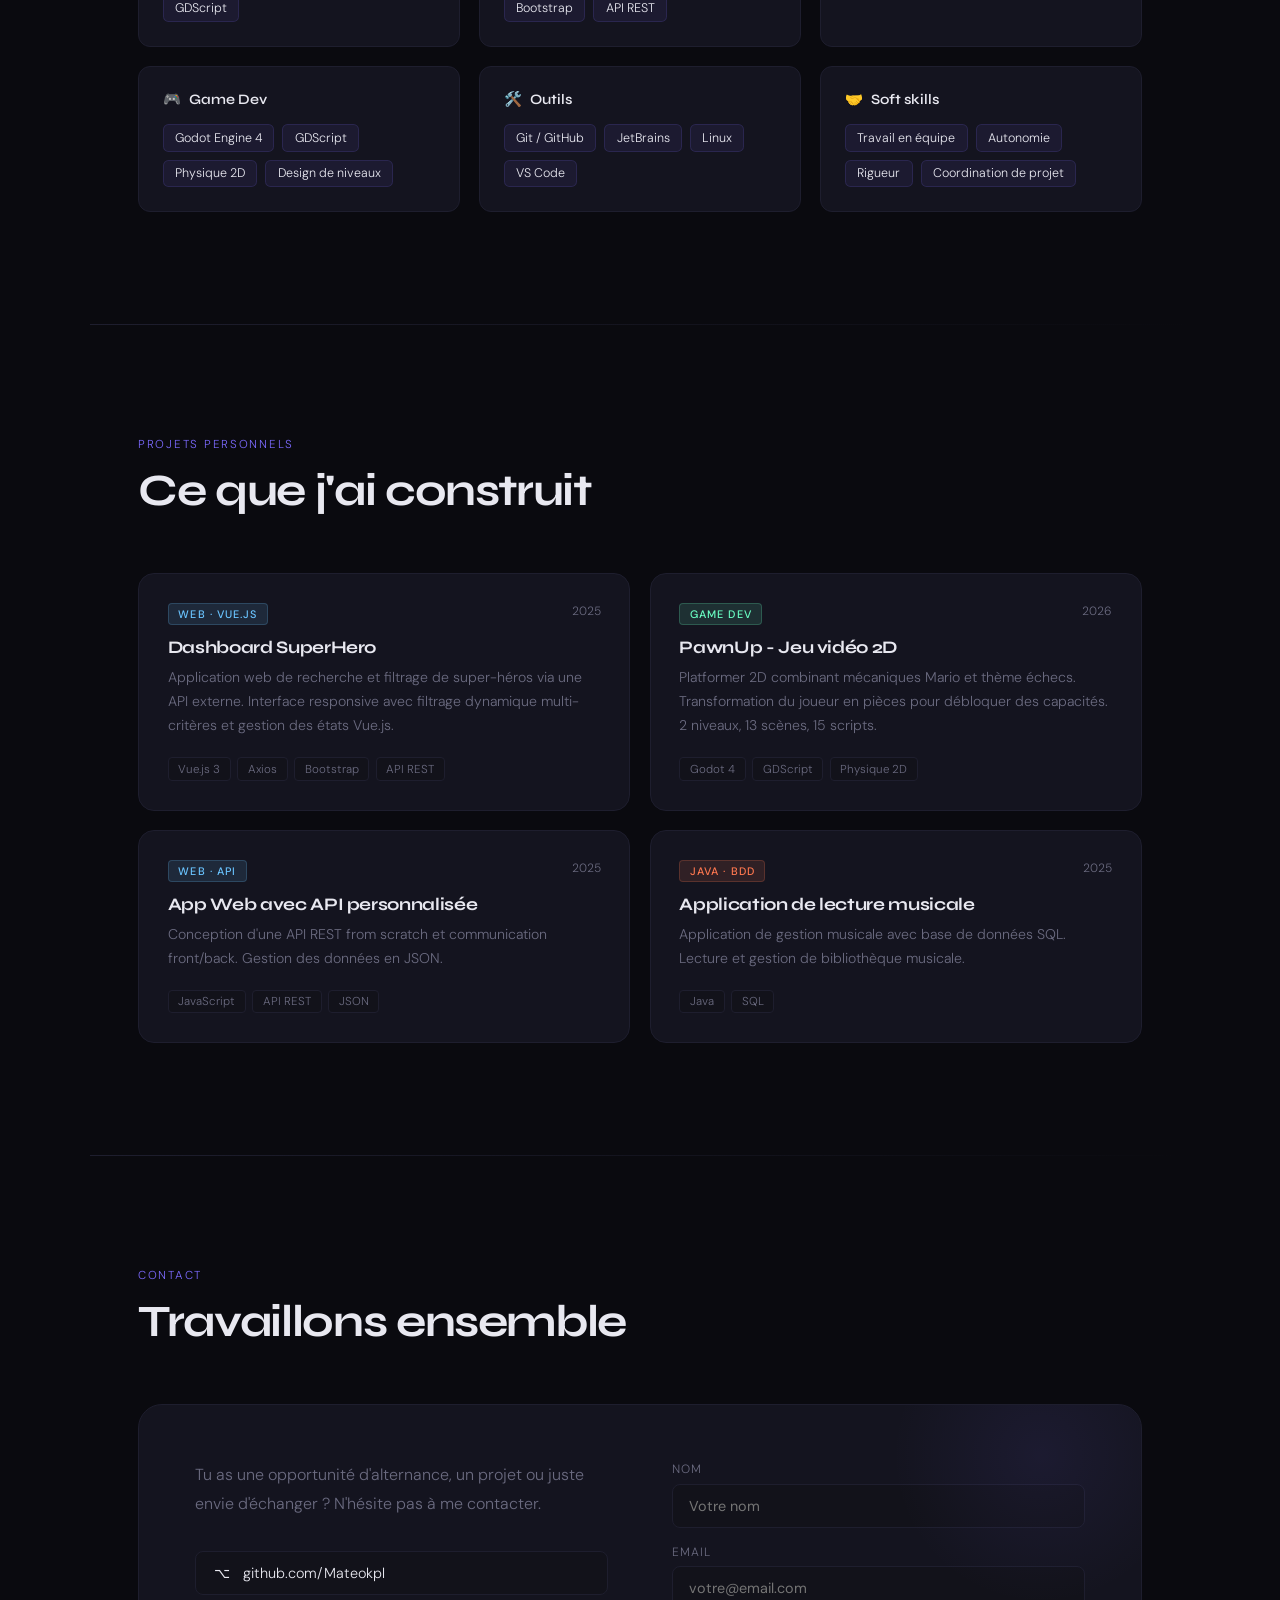
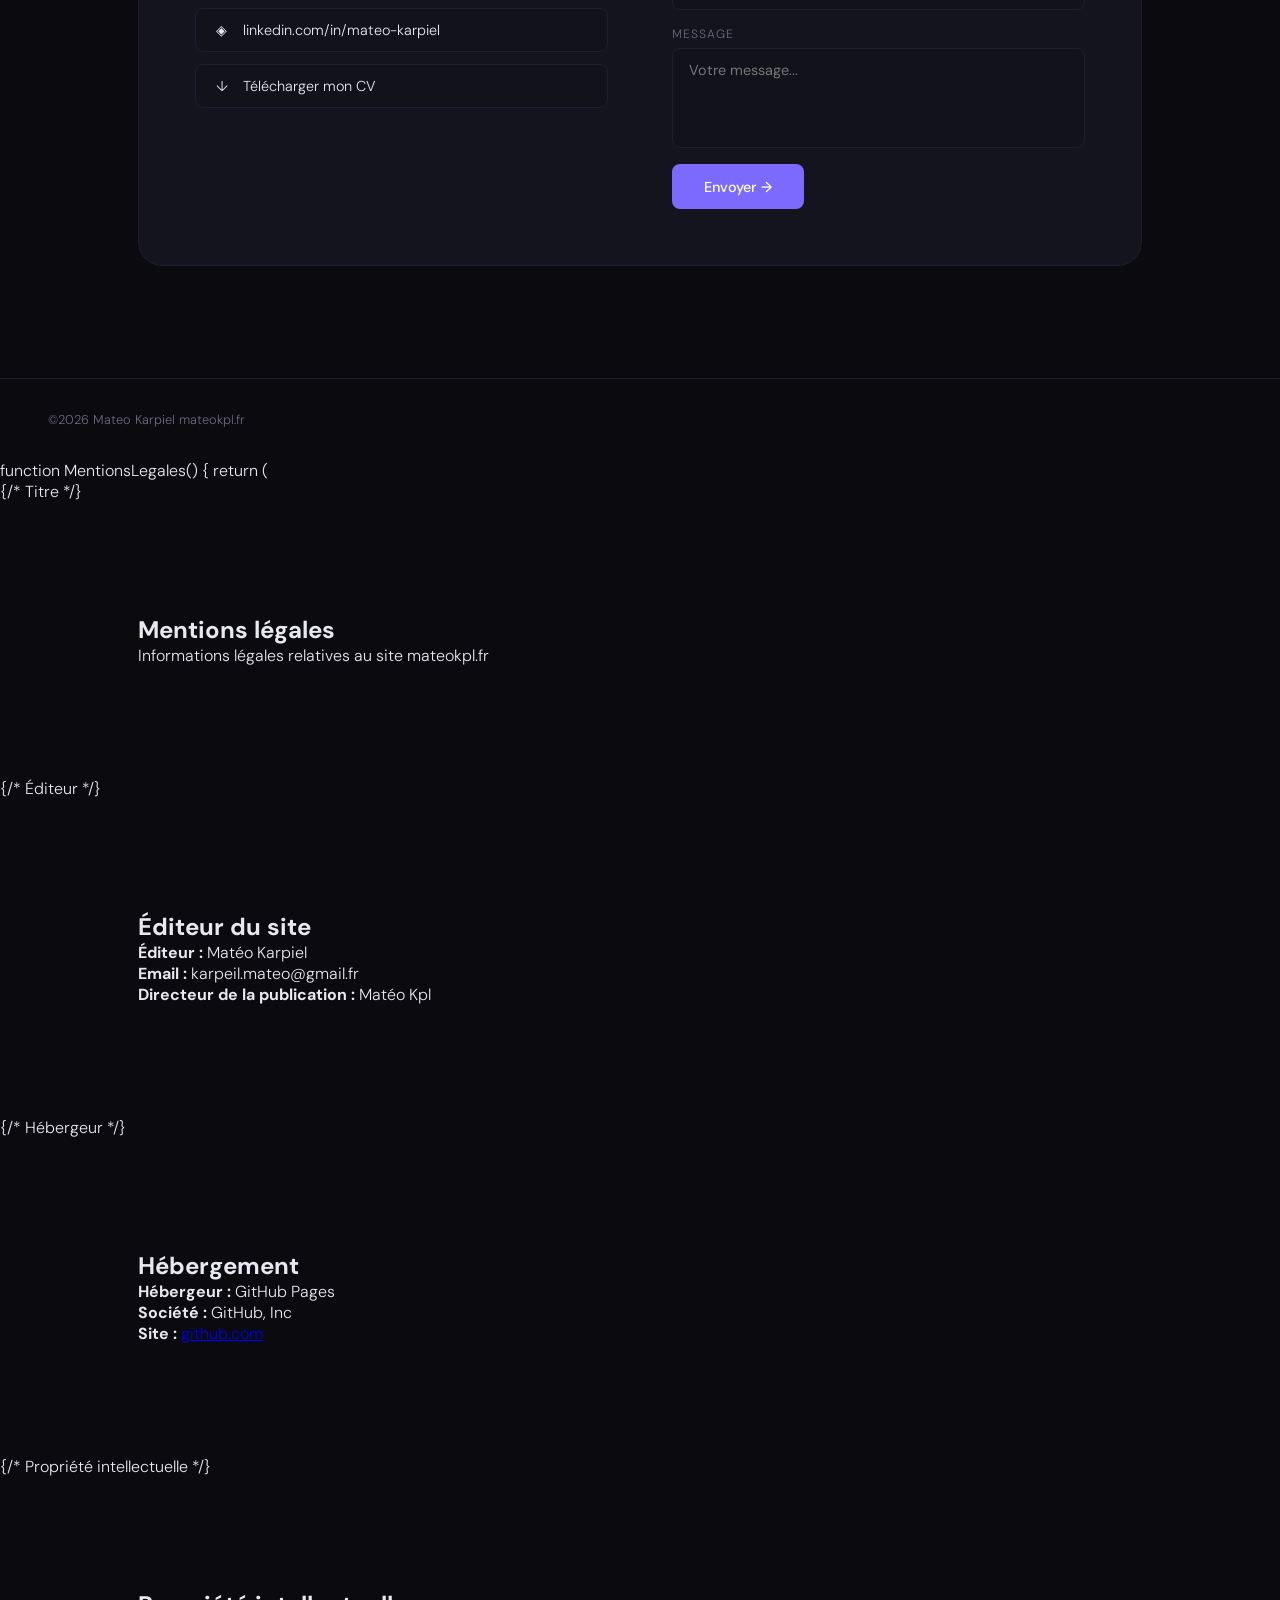
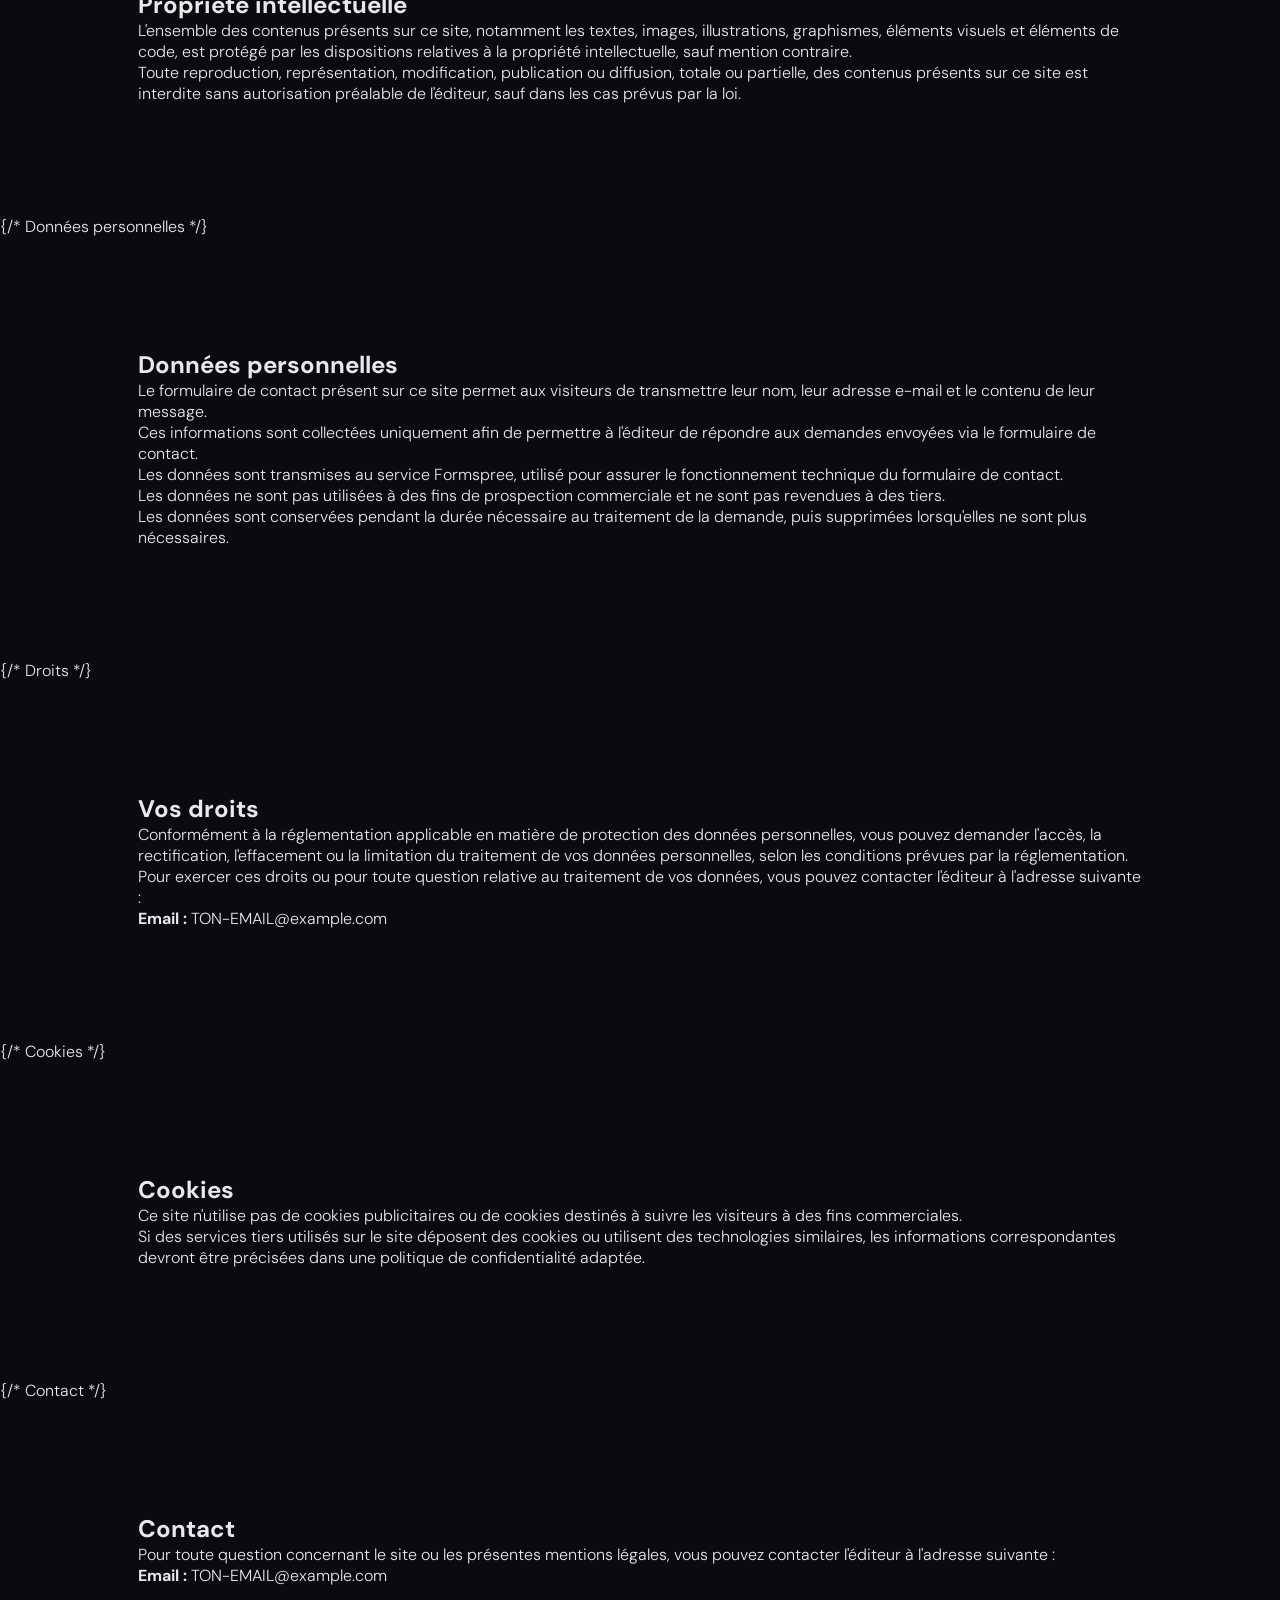
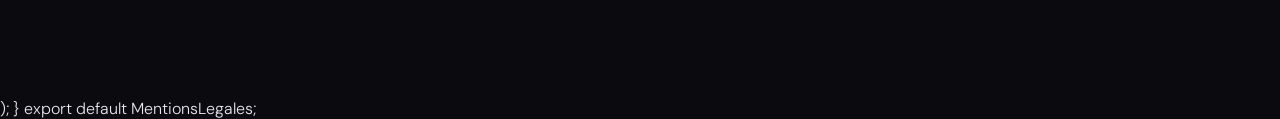
==== commit 22c5b95f: "Update index.html" ====
--- a/index.html
+++ b/index.html
@@ -243,7 +243,190 @@
 <footer>
   <span>©2026 Mateo Karpiel <a href="https://mateokpl.fr">mateokpl.fr</a></span>
 </footer>
-
+function MentionsLegales() {
+  return (
+    <div className="min-h-screen bg-background">
+      <main className="mx-auto max-w-4xl px-6 py-16">
+        
+        {/* Titre */}
+        <section className="mb-12">
+          <h1 className="text-4xl font-bold tracking-tight text-foreground">
+            Mentions légales
+          </h1>
+
+          <p className="mt-4 text-muted-foreground">
+            Informations légales relatives au site mateokpl.fr
+          </p>
+        </section>
+
+        {/* Éditeur */}
+        <section className="mb-10">
+          <h2 className="mb-4 text-2xl font-semibold">
+            Éditeur du site
+          </h2>
+
+          <p className="mb-2">
+            <strong>Éditeur :</strong> Matéo Karpiel
+          </p>
+
+          <p className="mb-2">
+            <strong>Email :</strong> karpeil.mateo@gmail.fr
+          </p>
+
+          <p>
+            <strong>Directeur de la publication :</strong> Matéo Kpl
+          </p>
+        </section>
+
+        {/* Hébergeur */}
+        <section className="mb-10">
+          <h2 className="mb-4 text-2xl font-semibold">
+            Hébergement
+          </h2>
+
+          <p className="mb-2">
+            <strong>Hébergeur :</strong> GitHub Pages
+          </p>
+
+          <p className="mb-2">
+            <strong>Société :</strong> GitHub, Inc
+          </p>
+
+          <p className="mb-2">
+            <strong>Site :</strong> 
+            <a
+              href="https://github.com"
+              target="_blank"
+              rel="noopener noreferrer"
+              className="underline"
+              >
+              github.com
+            </a>
+          </p>
+        </section>
+
+        {/* Propriété intellectuelle */}
+        <section className="mb-10">
+          <h2 className="mb-4 text-2xl font-semibold">
+            Propriété intellectuelle
+          </h2>
+
+          <p className="leading-7 text-muted-foreground">
+            L'ensemble des contenus présents sur ce site, notamment les
+            textes, images, illustrations, graphismes, éléments visuels et
+            éléments de code, est protégé par les dispositions relatives à
+            la propriété intellectuelle, sauf mention contraire.
+          </p>
+
+          <p className="mt-4 leading-7 text-muted-foreground">
+            Toute reproduction, représentation, modification, publication ou
+            diffusion, totale ou partielle, des contenus présents sur ce site
+            est interdite sans autorisation préalable de l'éditeur, sauf
+            dans les cas prévus par la loi.
+          </p>
+        </section>
+
+        {/* Données personnelles */}
+        <section className="mb-10">
+          <h2 className="mb-4 text-2xl font-semibold">
+            Données personnelles
+          </h2>
+
+          <p className="leading-7 text-muted-foreground">
+            Le formulaire de contact présent sur ce site permet aux visiteurs
+            de transmettre leur nom, leur adresse e-mail et le contenu de
+            leur message.
+          </p>
+
+          <p className="mt-4 leading-7 text-muted-foreground">
+            Ces informations sont collectées uniquement afin de permettre à
+            l'éditeur de répondre aux demandes envoyées via le formulaire de
+            contact.
+          </p>
+
+          <p className="mt-4 leading-7 text-muted-foreground">
+            Les données sont transmises au service Formspree, utilisé pour
+            assurer le fonctionnement technique du formulaire de contact.
+          </p>
+
+          <p className="mt-4 leading-7 text-muted-foreground">
+            Les données ne sont pas utilisées à des fins de prospection
+            commerciale et ne sont pas revendues à des tiers.
+          </p>
+
+          <p className="mt-4 leading-7 text-muted-foreground">
+            Les données sont conservées pendant la durée nécessaire au
+            traitement de la demande, puis supprimées lorsqu'elles ne sont
+            plus nécessaires.
+          </p>
+        </section>
+
+        {/* Droits */}
+        <section className="mb-10">
+          <h2 className="mb-4 text-2xl font-semibold">
+            Vos droits
+          </h2>
+
+          <p className="leading-7 text-muted-foreground">
+            Conformément à la réglementation applicable en matière de
+            protection des données personnelles, vous pouvez demander
+            l'accès, la rectification, l'effacement ou la limitation du
+            traitement de vos données personnelles, selon les conditions
+            prévues par la réglementation.
+          </p>
+
+          <p className="mt-4 leading-7 text-muted-foreground">
+            Pour exercer ces droits ou pour toute question relative au
+            traitement de vos données, vous pouvez contacter l'éditeur à
+            l'adresse suivante :
+          </p>
+
+          <p className="mt-4">
+            <strong>Email :</strong> TON-EMAIL@example.com
+          </p>
+        </section>
+
+        {/* Cookies */}
+        <section className="mb-10">
+          <h2 className="mb-4 text-2xl font-semibold">
+            Cookies
+          </h2>
+
+          <p className="leading-7 text-muted-foreground">
+            Ce site n'utilise pas de cookies publicitaires ou de cookies
+            destinés à suivre les visiteurs à des fins commerciales.
+          </p>
+
+          <p className="mt-4 leading-7 text-muted-foreground">
+            Si des services tiers utilisés sur le site déposent des cookies
+            ou utilisent des technologies similaires, les informations
+            correspondantes devront être précisées dans une politique de
+            confidentialité adaptée.
+          </p>
+        </section>
+
+        {/* Contact */}
+        <section>
+          <h2 className="mb-4 text-2xl font-semibold">
+            Contact
+          </h2>
+
+          <p className="leading-7 text-muted-foreground">
+            Pour toute question concernant le site ou les présentes mentions
+            légales, vous pouvez contacter l'éditeur à l'adresse suivante :
+          </p>
+
+          <p className="mt-4">
+            <strong>Email :</strong> TON-EMAIL@example.com
+          </p>
+        </section>
+
+      </main>
+    </div>
+  );
+}
+
+export default MentionsLegales;
 <script src="./js/main.js"></script>
 </body>
 </html>
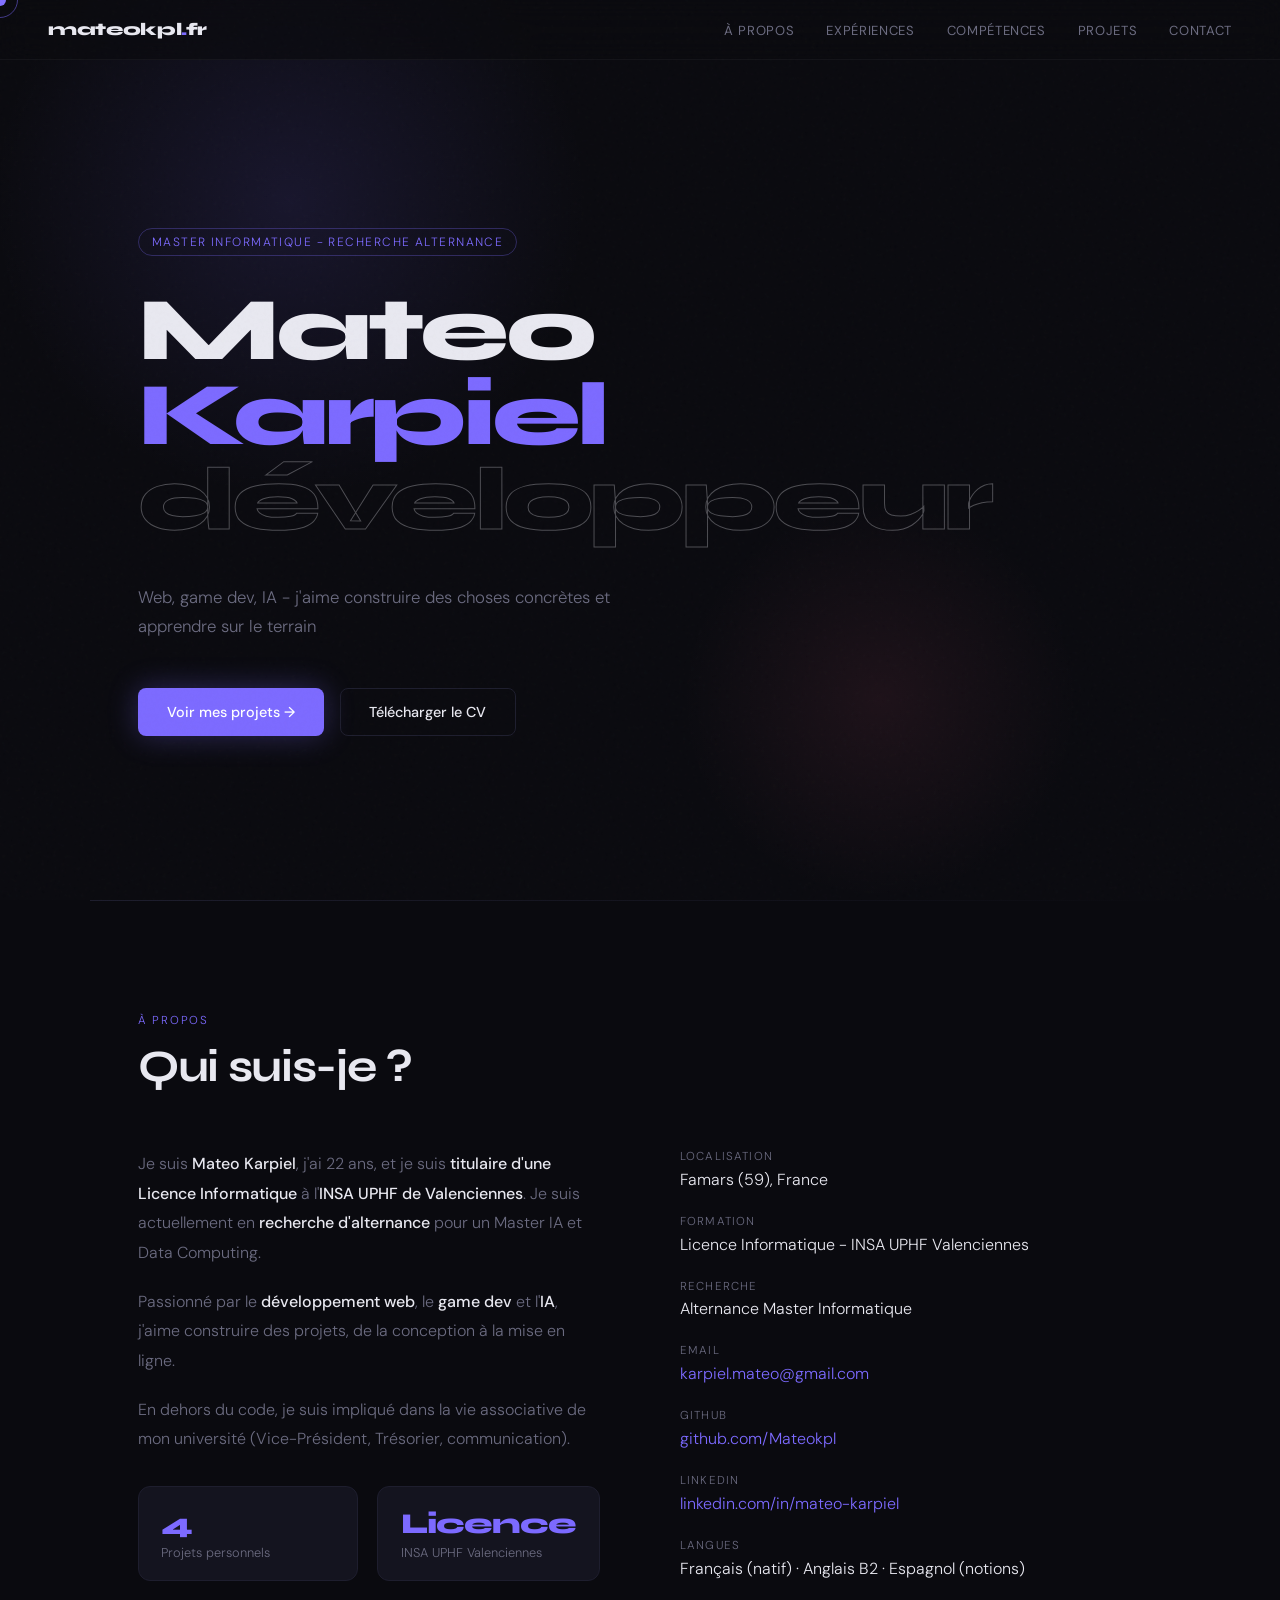
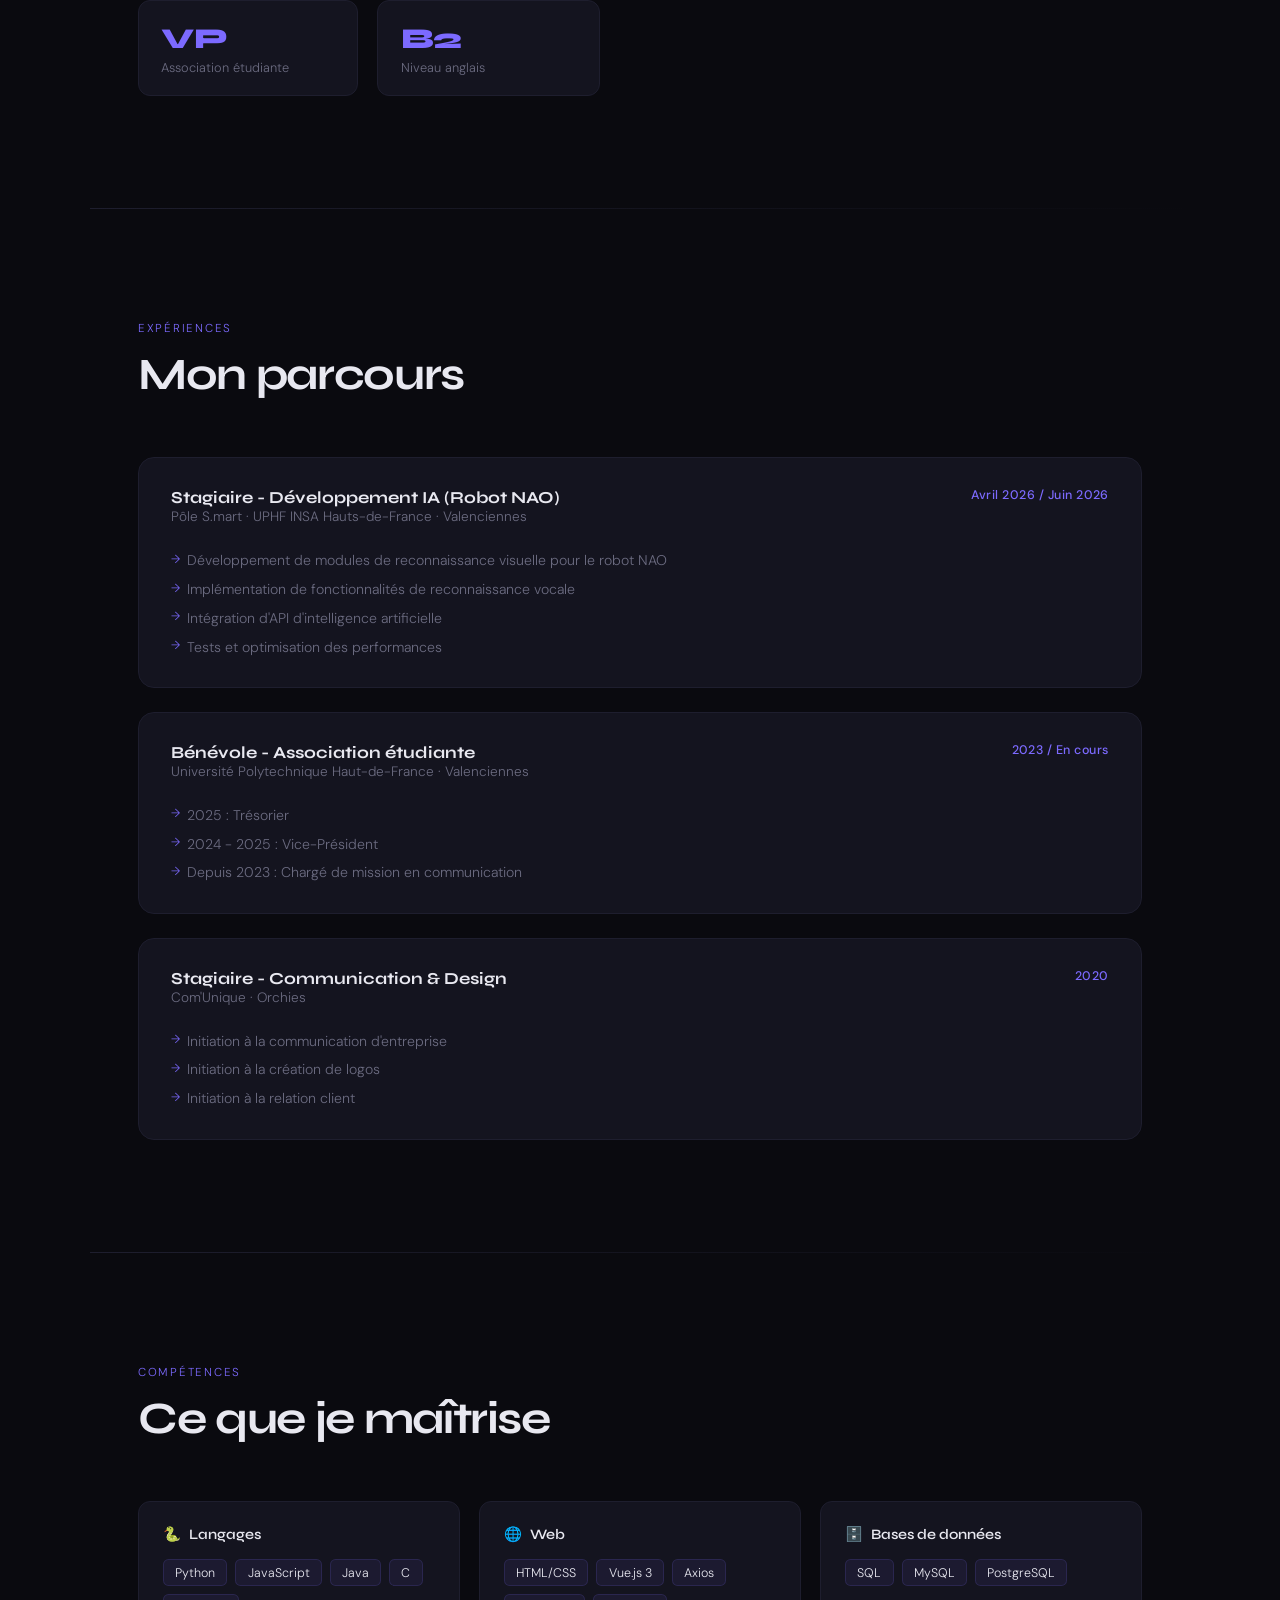
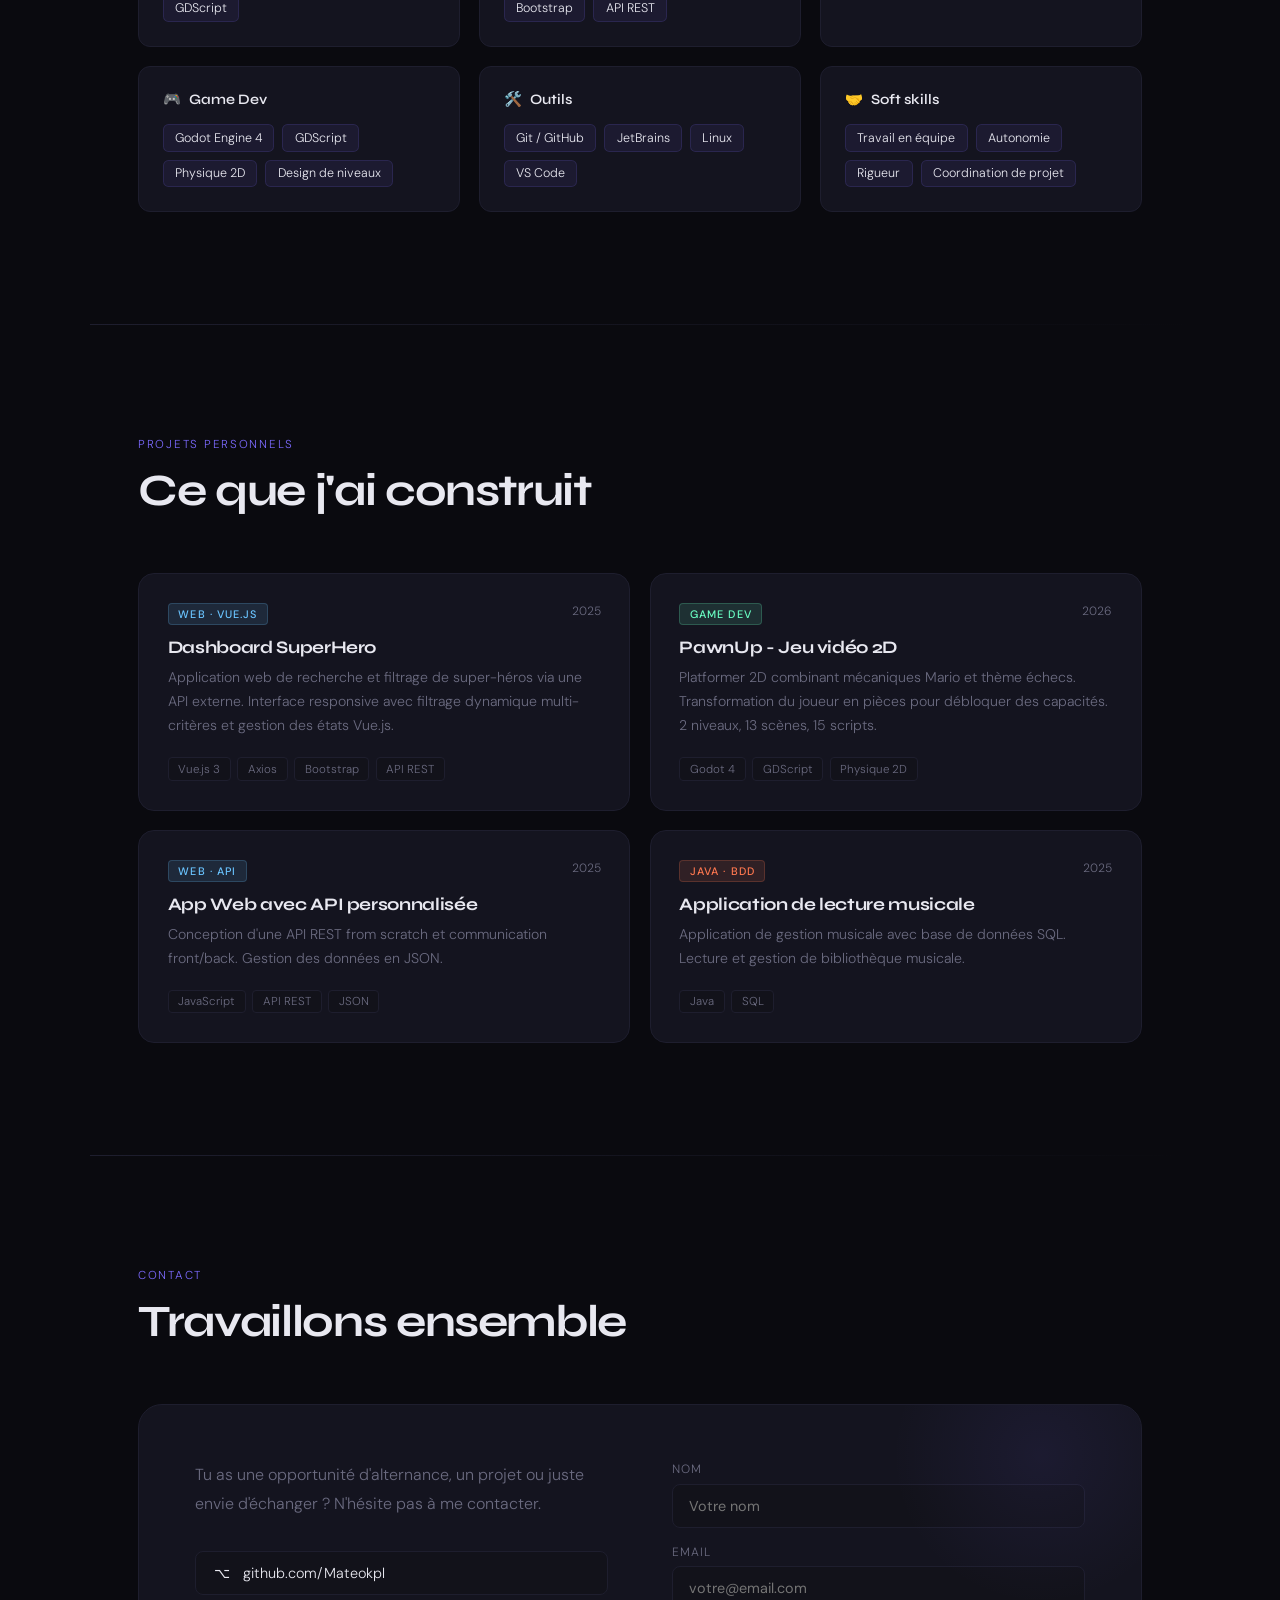
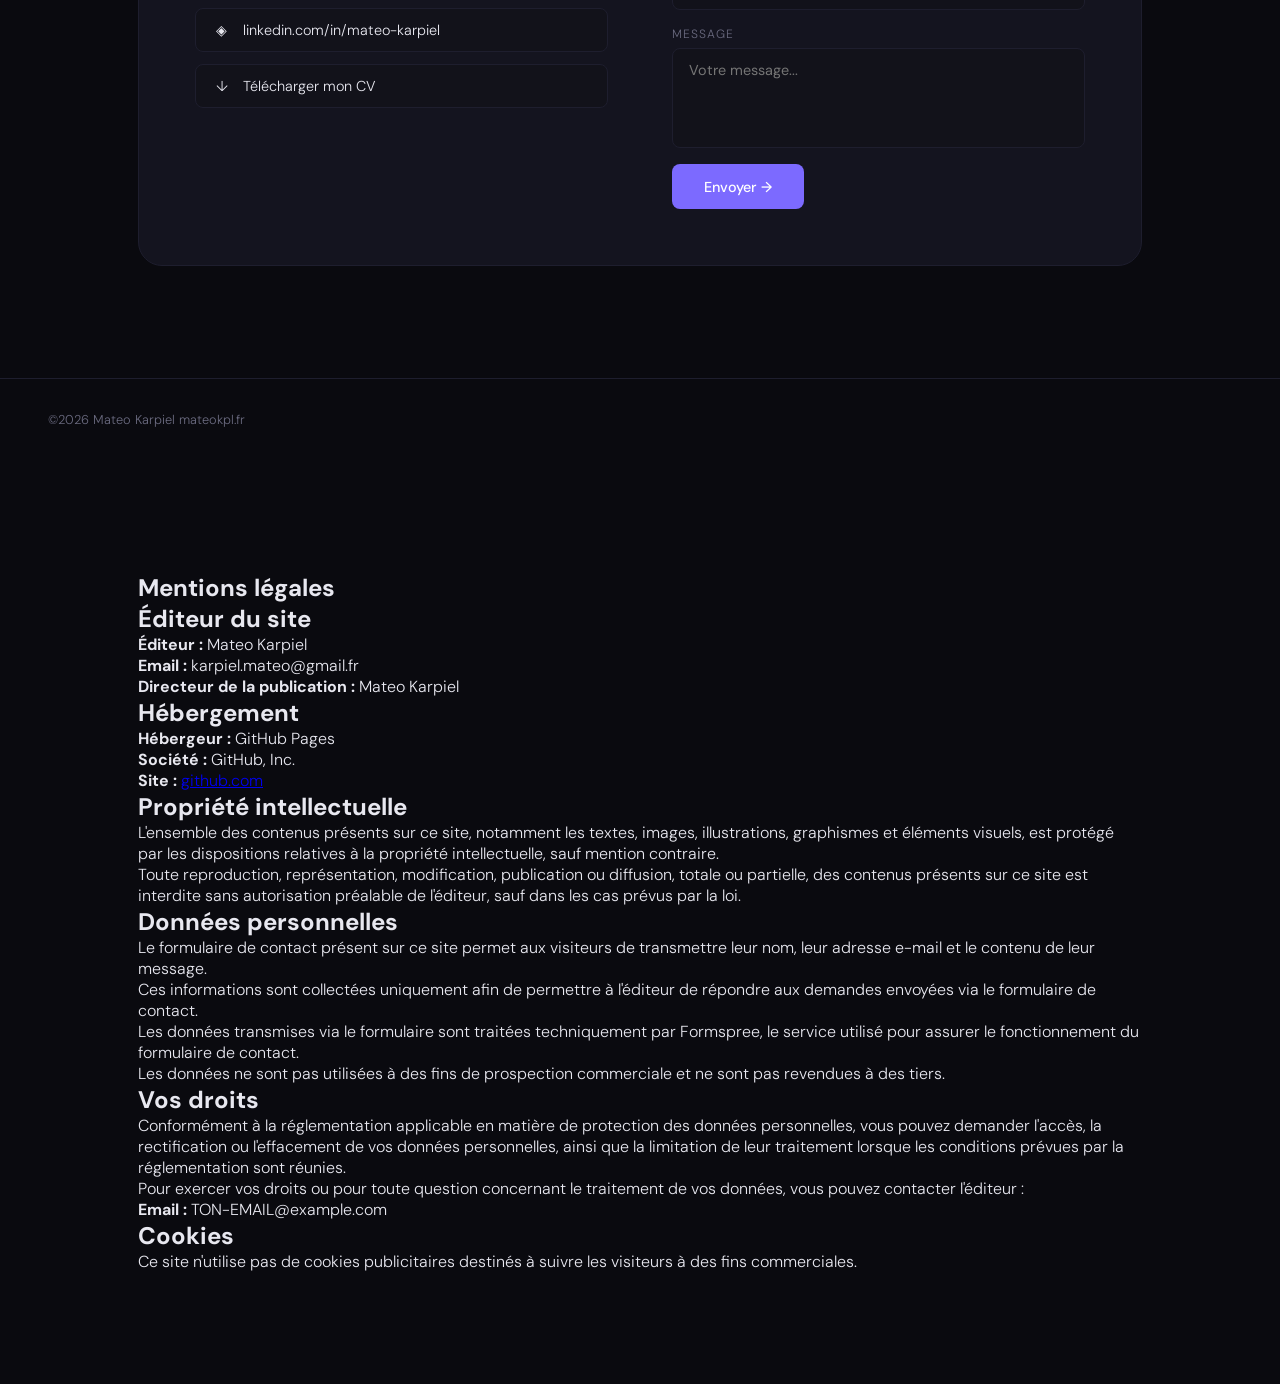
==== commit 7f9c5f8d: "Update index.html" ====
--- a/index.html
+++ b/index.html
@@ -243,190 +243,95 @@
 <footer>
   <span>©2026 Mateo Karpiel <a href="https://mateokpl.fr">mateokpl.fr</a></span>
 </footer>
-function MentionsLegales() {
-  return (
-    <div className="min-h-screen bg-background">
-      <main className="mx-auto max-w-4xl px-6 py-16">
-        
-        {/* Titre */}
-        <section className="mb-12">
-          <h1 className="text-4xl font-bold tracking-tight text-foreground">
-            Mentions légales
-          </h1>
-
-          <p className="mt-4 text-muted-foreground">
-            Informations légales relatives au site mateokpl.fr
-          </p>
-        </section>
-
-        {/* Éditeur */}
-        <section className="mb-10">
-          <h2 className="mb-4 text-2xl font-semibold">
-            Éditeur du site
-          </h2>
-
-          <p className="mb-2">
-            <strong>Éditeur :</strong> Matéo Karpiel
-          </p>
-
-          <p className="mb-2">
-            <strong>Email :</strong> karpeil.mateo@gmail.fr
-          </p>
-
-          <p>
-            <strong>Directeur de la publication :</strong> Matéo Kpl
-          </p>
-        </section>
-
-        {/* Hébergeur */}
-        <section className="mb-10">
-          <h2 className="mb-4 text-2xl font-semibold">
-            Hébergement
-          </h2>
-
-          <p className="mb-2">
-            <strong>Hébergeur :</strong> GitHub Pages
-          </p>
-
-          <p className="mb-2">
-            <strong>Société :</strong> GitHub, Inc
-          </p>
-
-          <p className="mb-2">
-            <strong>Site :</strong> 
-            <a
-              href="https://github.com"
-              target="_blank"
-              rel="noopener noreferrer"
-              className="underline"
-              >
-              github.com
-            </a>
-          </p>
-        </section>
-
-        {/* Propriété intellectuelle */}
-        <section className="mb-10">
-          <h2 className="mb-4 text-2xl font-semibold">
-            Propriété intellectuelle
-          </h2>
-
-          <p className="leading-7 text-muted-foreground">
-            L'ensemble des contenus présents sur ce site, notamment les
-            textes, images, illustrations, graphismes, éléments visuels et
-            éléments de code, est protégé par les dispositions relatives à
-            la propriété intellectuelle, sauf mention contraire.
-          </p>
-
-          <p className="mt-4 leading-7 text-muted-foreground">
-            Toute reproduction, représentation, modification, publication ou
-            diffusion, totale ou partielle, des contenus présents sur ce site
-            est interdite sans autorisation préalable de l'éditeur, sauf
-            dans les cas prévus par la loi.
-          </p>
-        </section>
-
-        {/* Données personnelles */}
-        <section className="mb-10">
-          <h2 className="mb-4 text-2xl font-semibold">
-            Données personnelles
-          </h2>
-
-          <p className="leading-7 text-muted-foreground">
-            Le formulaire de contact présent sur ce site permet aux visiteurs
-            de transmettre leur nom, leur adresse e-mail et le contenu de
-            leur message.
-          </p>
-
-          <p className="mt-4 leading-7 text-muted-foreground">
-            Ces informations sont collectées uniquement afin de permettre à
-            l'éditeur de répondre aux demandes envoyées via le formulaire de
-            contact.
-          </p>
-
-          <p className="mt-4 leading-7 text-muted-foreground">
-            Les données sont transmises au service Formspree, utilisé pour
-            assurer le fonctionnement technique du formulaire de contact.
-          </p>
-
-          <p className="mt-4 leading-7 text-muted-foreground">
-            Les données ne sont pas utilisées à des fins de prospection
-            commerciale et ne sont pas revendues à des tiers.
-          </p>
-
-          <p className="mt-4 leading-7 text-muted-foreground">
-            Les données sont conservées pendant la durée nécessaire au
-            traitement de la demande, puis supprimées lorsqu'elles ne sont
-            plus nécessaires.
-          </p>
-        </section>
-
-        {/* Droits */}
-        <section className="mb-10">
-          <h2 className="mb-4 text-2xl font-semibold">
-            Vos droits
-          </h2>
-
-          <p className="leading-7 text-muted-foreground">
-            Conformément à la réglementation applicable en matière de
-            protection des données personnelles, vous pouvez demander
-            l'accès, la rectification, l'effacement ou la limitation du
-            traitement de vos données personnelles, selon les conditions
-            prévues par la réglementation.
-          </p>
-
-          <p className="mt-4 leading-7 text-muted-foreground">
-            Pour exercer ces droits ou pour toute question relative au
-            traitement de vos données, vous pouvez contacter l'éditeur à
-            l'adresse suivante :
-          </p>
-
-          <p className="mt-4">
-            <strong>Email :</strong> TON-EMAIL@example.com
-          </p>
-        </section>
-
-        {/* Cookies */}
-        <section className="mb-10">
-          <h2 className="mb-4 text-2xl font-semibold">
-            Cookies
-          </h2>
-
-          <p className="leading-7 text-muted-foreground">
-            Ce site n'utilise pas de cookies publicitaires ou de cookies
-            destinés à suivre les visiteurs à des fins commerciales.
-          </p>
-
-          <p className="mt-4 leading-7 text-muted-foreground">
-            Si des services tiers utilisés sur le site déposent des cookies
-            ou utilisent des technologies similaires, les informations
-            correspondantes devront être précisées dans une politique de
-            confidentialité adaptée.
-          </p>
-        </section>
-
-        {/* Contact */}
-        <section>
-          <h2 className="mb-4 text-2xl font-semibold">
-            Contact
-          </h2>
-
-          <p className="leading-7 text-muted-foreground">
-            Pour toute question concernant le site ou les présentes mentions
-            légales, vous pouvez contacter l'éditeur à l'adresse suivante :
-          </p>
-
-          <p className="mt-4">
-            <strong>Email :</strong> TON-EMAIL@example.com
-          </p>
-        </section>
-
-      </main>
-    </div>
-  );
-}
-
-export default MentionsLegales;
+<section class="mentions-legales">
+
+  <h1>Mentions légales</h1>
+
+  <h2>Éditeur du site</h2>
+
+  <p><strong>Éditeur :</strong> Mateo Karpiel</p>
+  <p><strong>Email :</strong> karpiel.mateo@gmail.fr</p>
+  <p><strong>Directeur de la publication :</strong> Mateo Karpiel</p>
+
+  <h2>Hébergement</h2>
+
+  <p><strong>Hébergeur :</strong> GitHub Pages</p>
+  <p><strong>Société :</strong> GitHub, Inc.</p>
+  <p>
+    <strong>Site :</strong>
+    <a href="https://github.com/" target="_blank" rel="noopener noreferrer">
+      github.com
+    </a>
+  </p>
+
+  <h2>Propriété intellectuelle</h2>
+
+  <p>
+    L'ensemble des contenus présents sur ce site, notamment les textes,
+    images, illustrations, graphismes et éléments visuels, est protégé
+    par les dispositions relatives à la propriété intellectuelle,
+    sauf mention contraire.
+  </p>
+
+  <p>
+    Toute reproduction, représentation, modification, publication ou
+    diffusion, totale ou partielle, des contenus présents sur ce site
+    est interdite sans autorisation préalable de l'éditeur, sauf dans
+    les cas prévus par la loi.
+  </p>
+
+  <h2>Données personnelles</h2>
+
+  <p>
+    Le formulaire de contact présent sur ce site permet aux visiteurs
+    de transmettre leur nom, leur adresse e-mail et le contenu de leur
+    message.
+  </p>
+
+  <p>
+    Ces informations sont collectées uniquement afin de permettre à
+    l'éditeur de répondre aux demandes envoyées via le formulaire de
+    contact.
+  </p>
+
+  <p>
+    Les données transmises via le formulaire sont traitées techniquement
+    par Formspree, le service utilisé pour assurer le fonctionnement
+    du formulaire de contact.
+  </p>
+
+  <p>
+    Les données ne sont pas utilisées à des fins de prospection
+    commerciale et ne sont pas revendues à des tiers.
+  </p>
+
+  <h2>Vos droits</h2>
+  <p>
+    Conformément à la réglementation applicable en matière de protection
+    des données personnelles, vous pouvez demander l'accès, la
+    rectification ou l'effacement de vos données personnelles, ainsi
+    que la limitation de leur traitement lorsque les conditions prévues
+    par la réglementation sont réunies.
+  </p>
+
+  <p>
+    Pour exercer vos droits ou pour toute question concernant le
+    traitement de vos données, vous pouvez contacter l'éditeur :
+  </p>
+
+  <p>
+    <strong>Email :</strong> TON-EMAIL@example.com
+  </p>
+
+  <h2>Cookies</h2>
+
+  <p>
+    Ce site n'utilise pas de cookies publicitaires destinés à suivre
+    les visiteurs à des fins commerciales.
+  </p>
+
+</section>
+
 <script src="./js/main.js"></script>
 </body>
 </html>
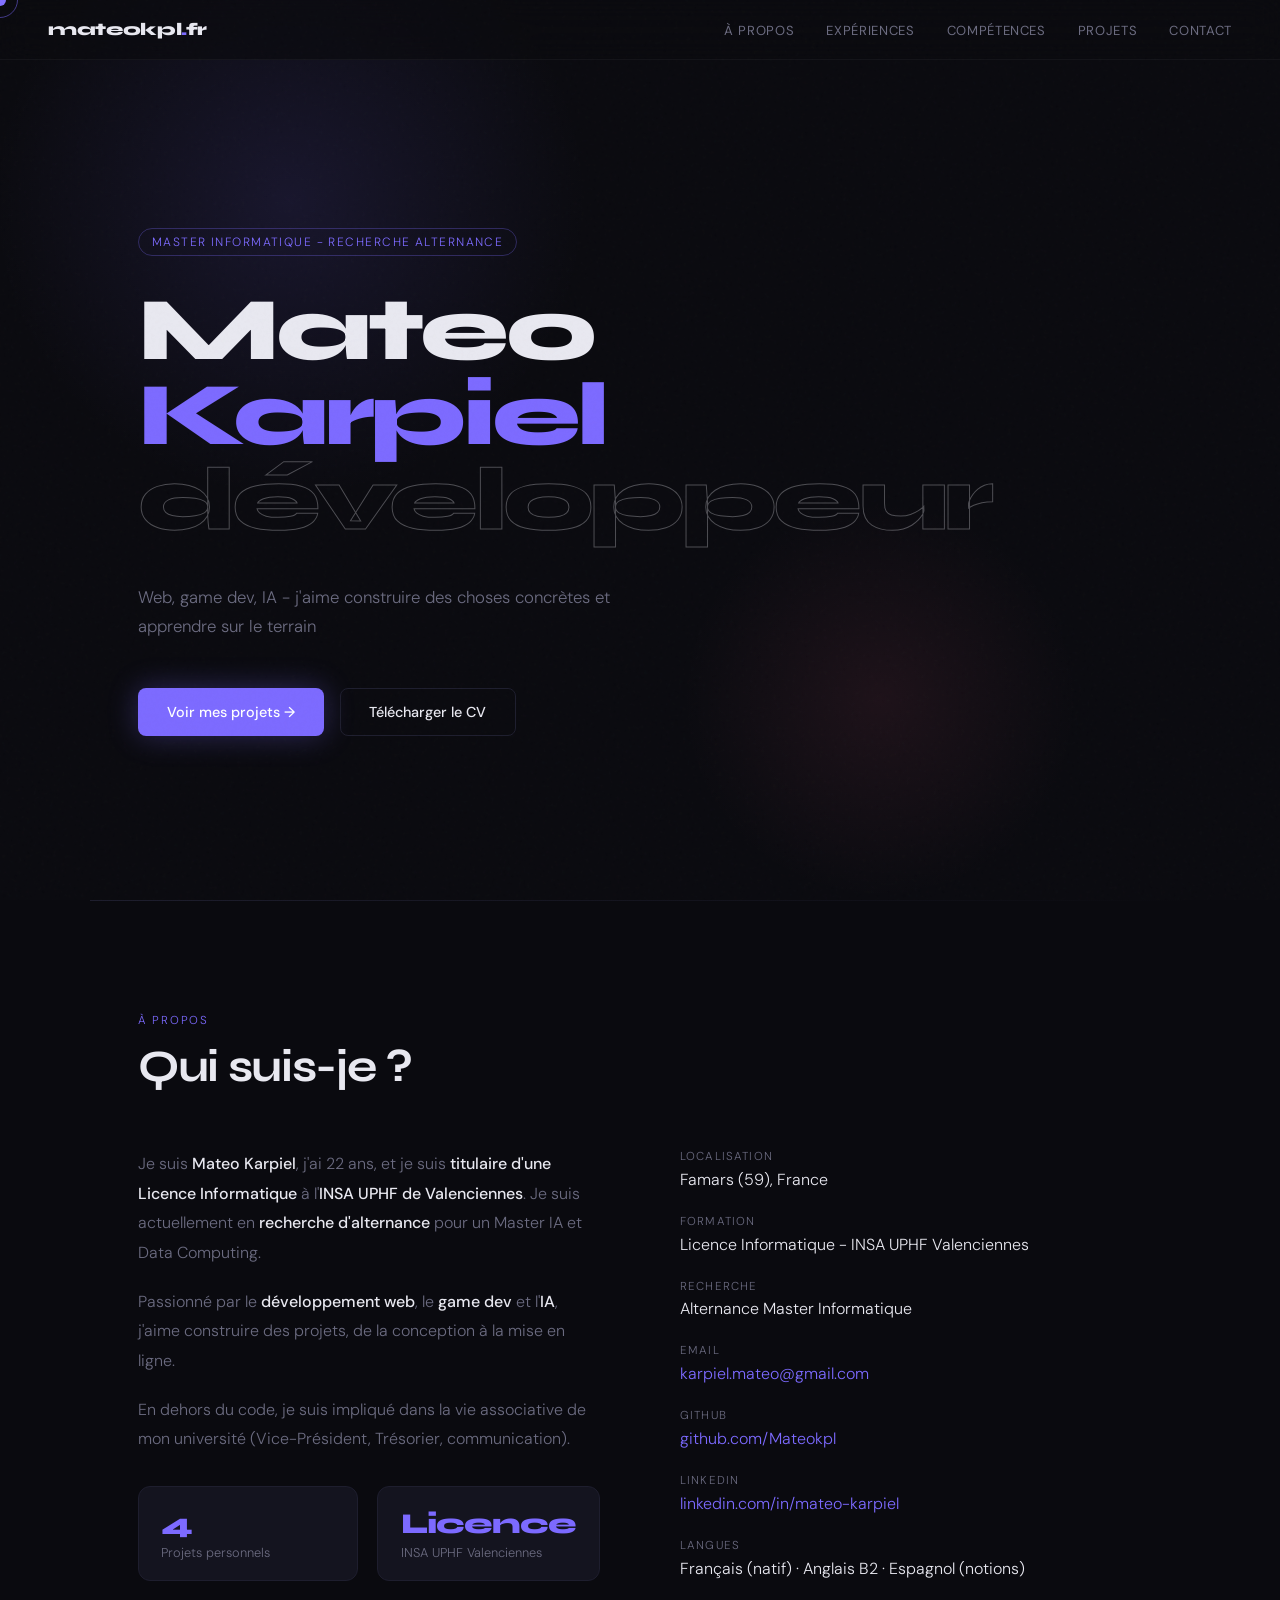
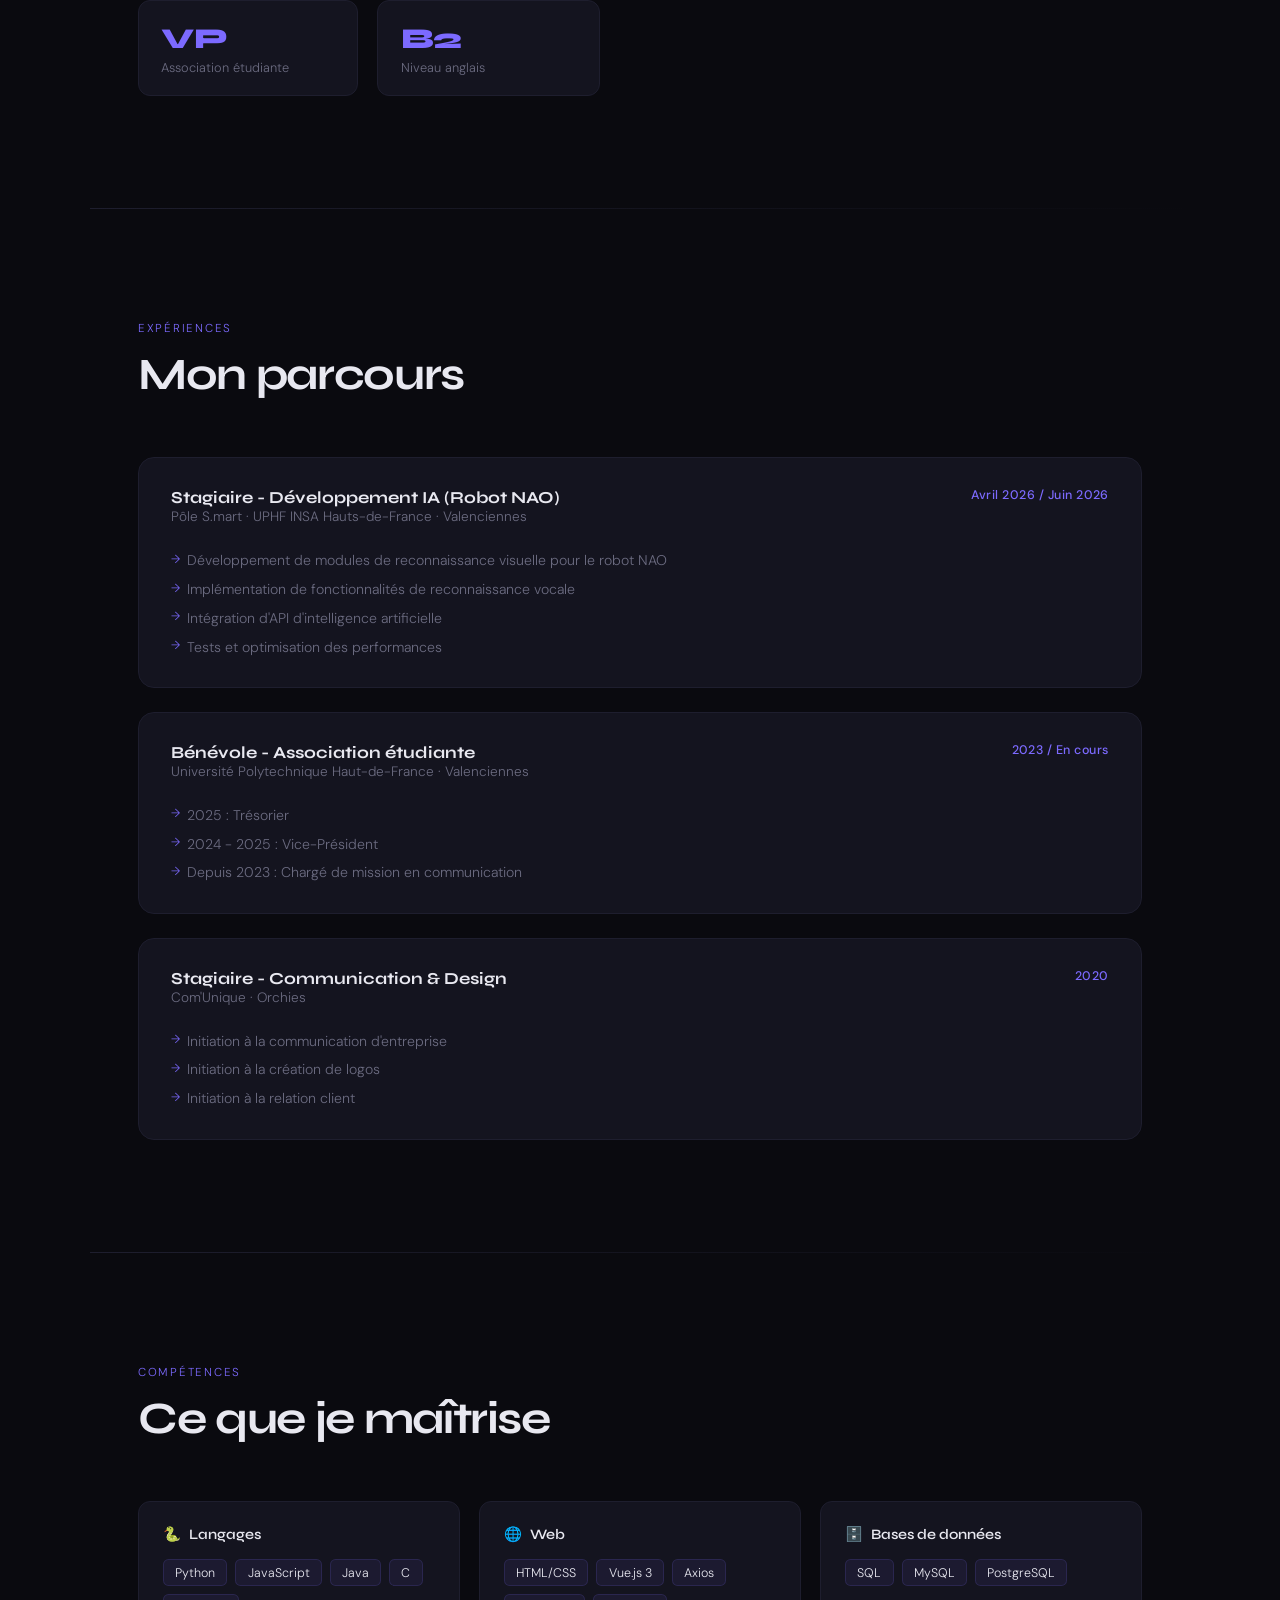
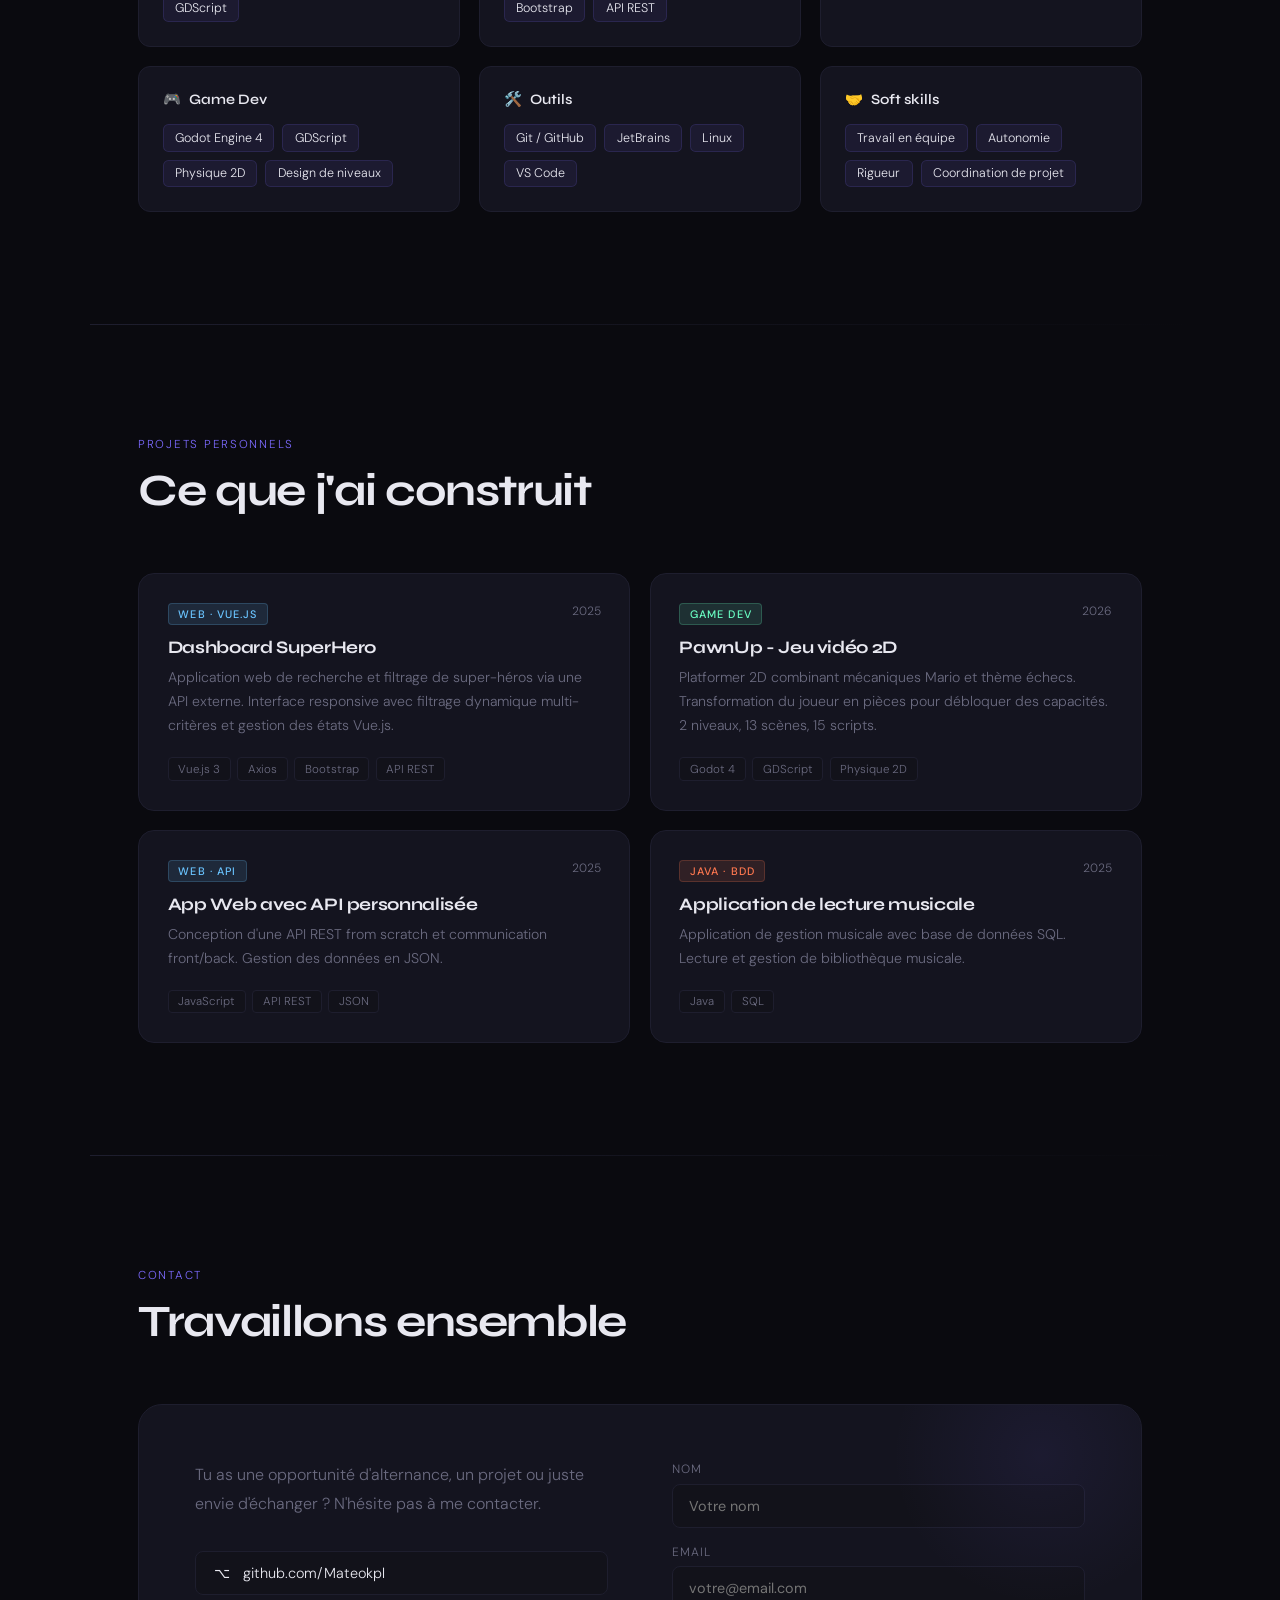
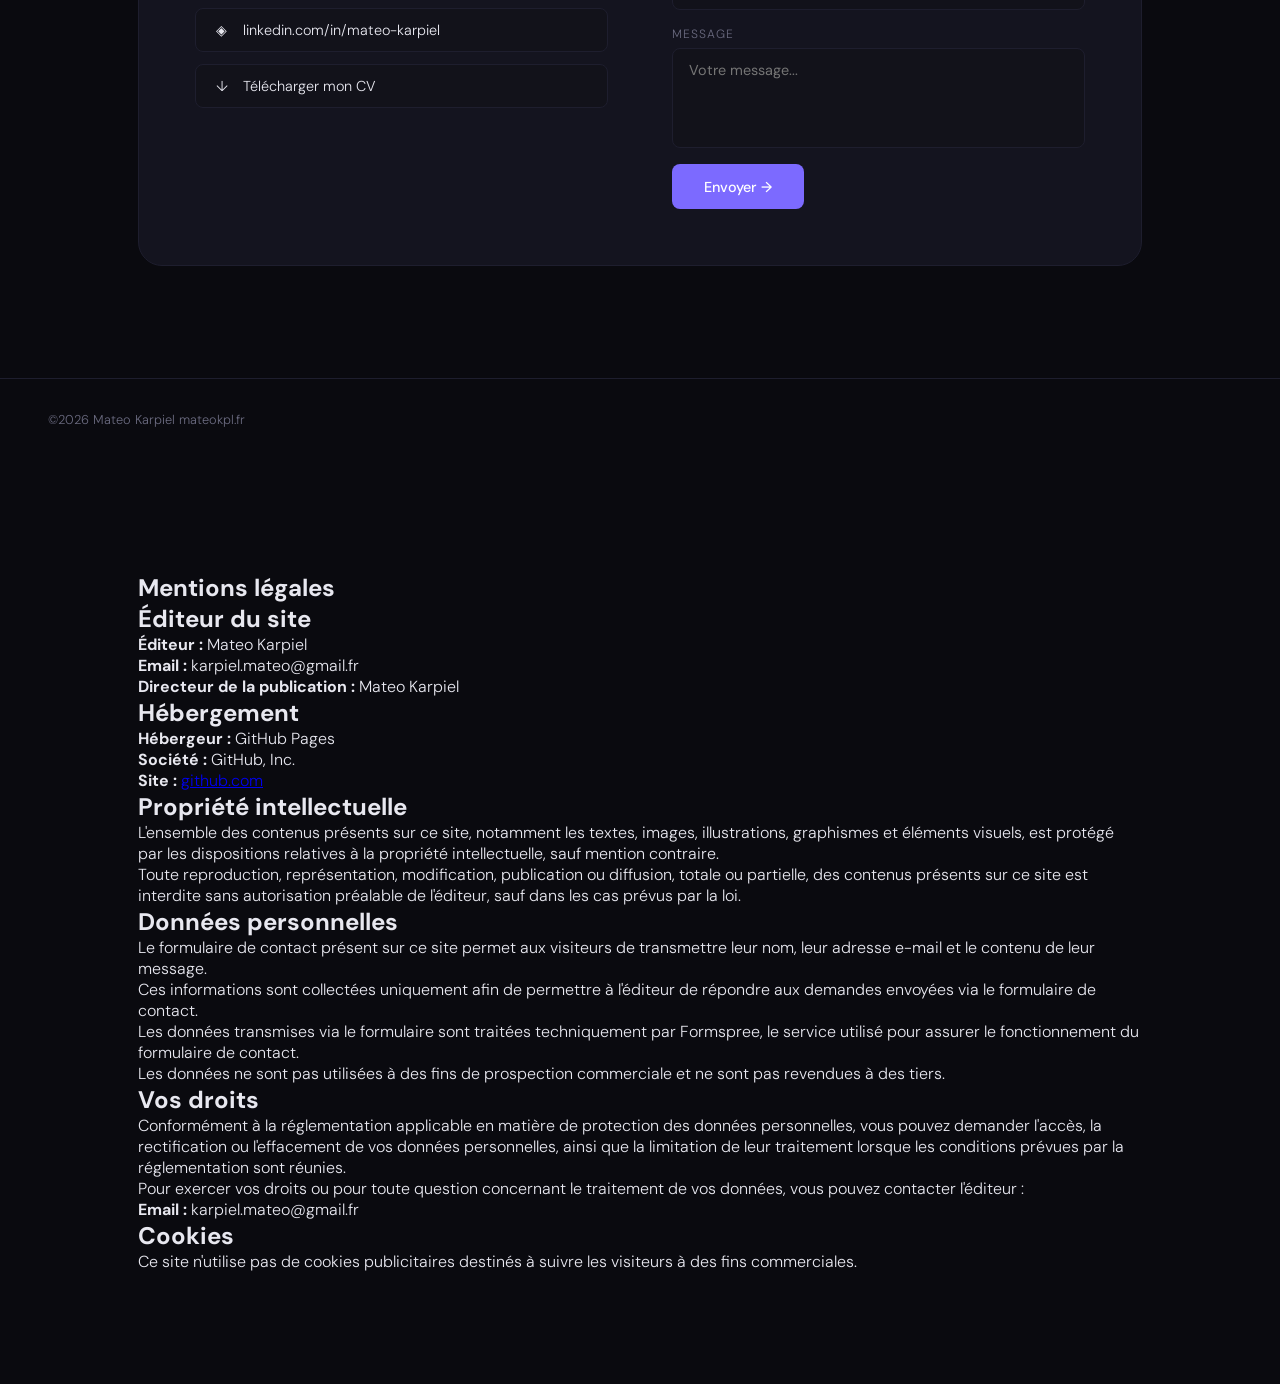
==== commit 1b894309: "Update index.html" ====
--- a/index.html
+++ b/index.html
@@ -320,7 +320,7 @@
   </p>
 
   <p>
-    <strong>Email :</strong> TON-EMAIL@example.com
+    <strong>Email :</strong> karpiel.mateo@gmail.fr
   </p>
 
   <h2>Cookies</h2>
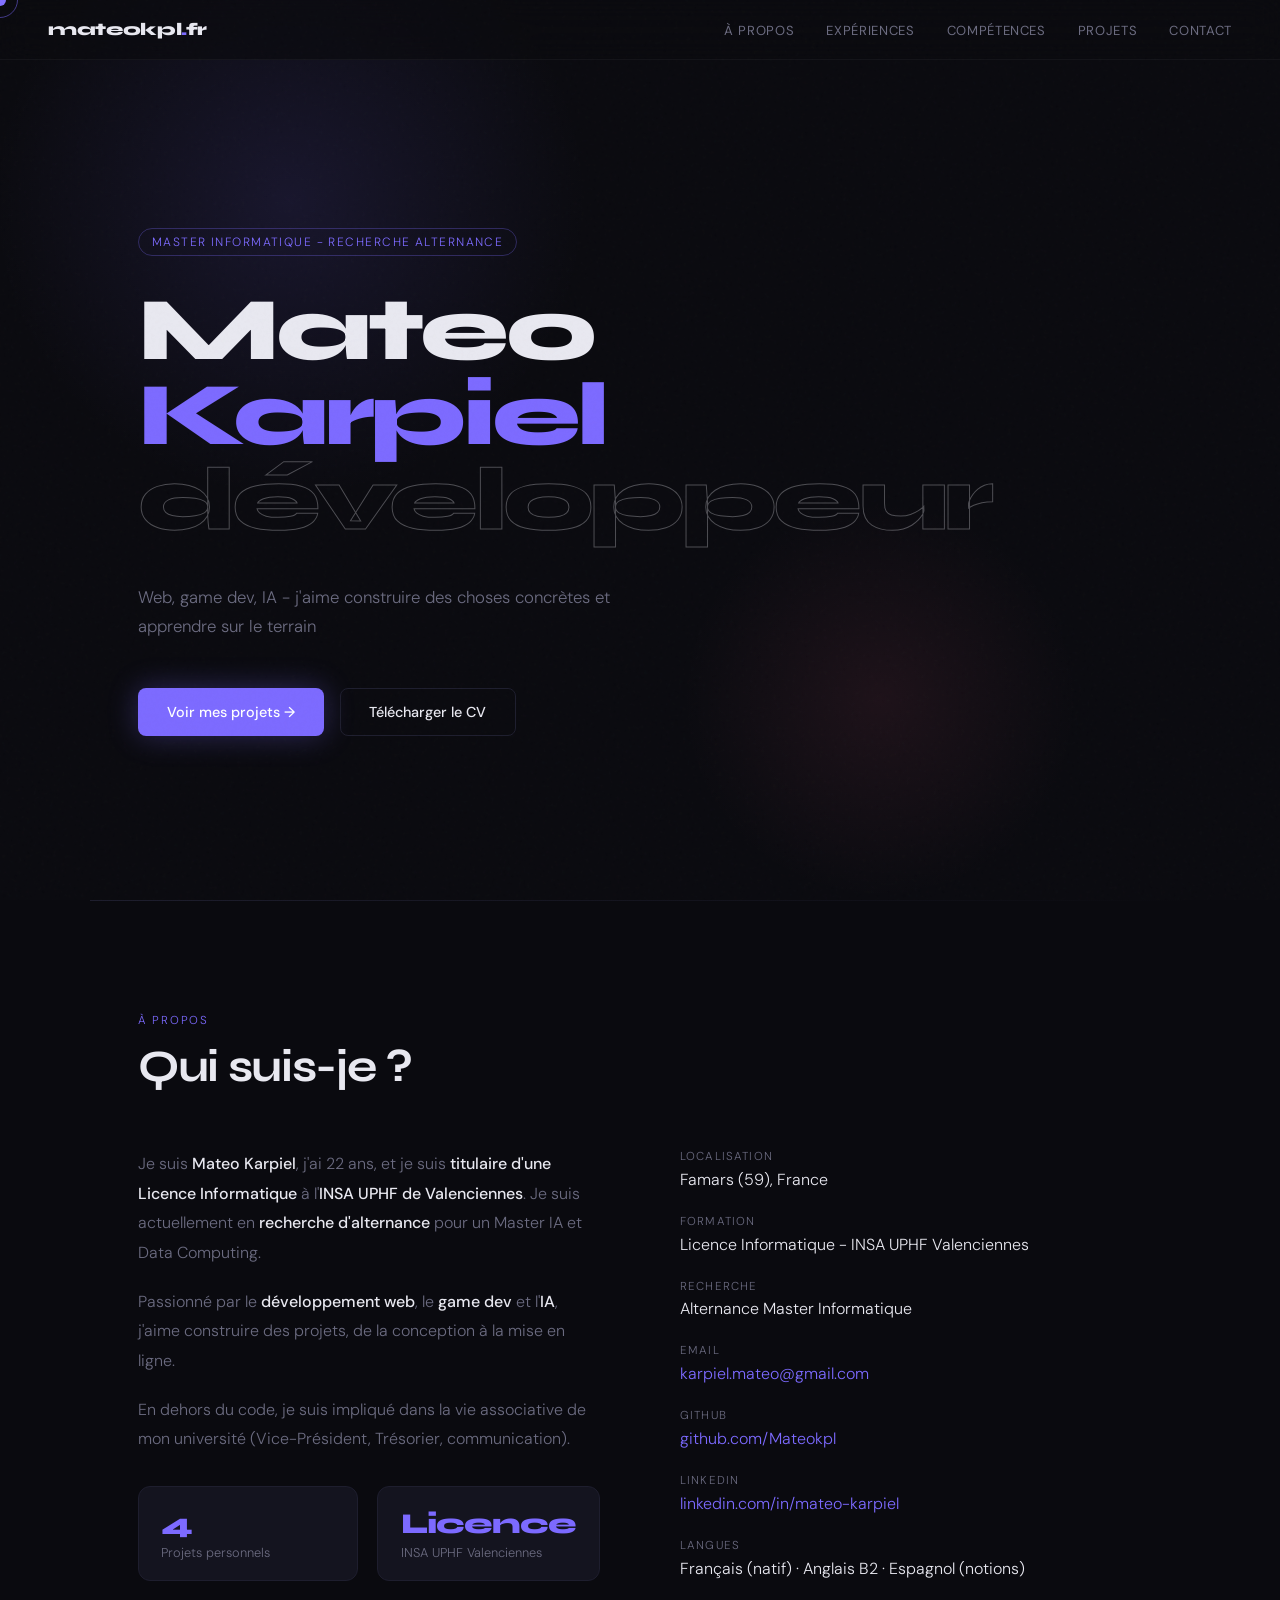
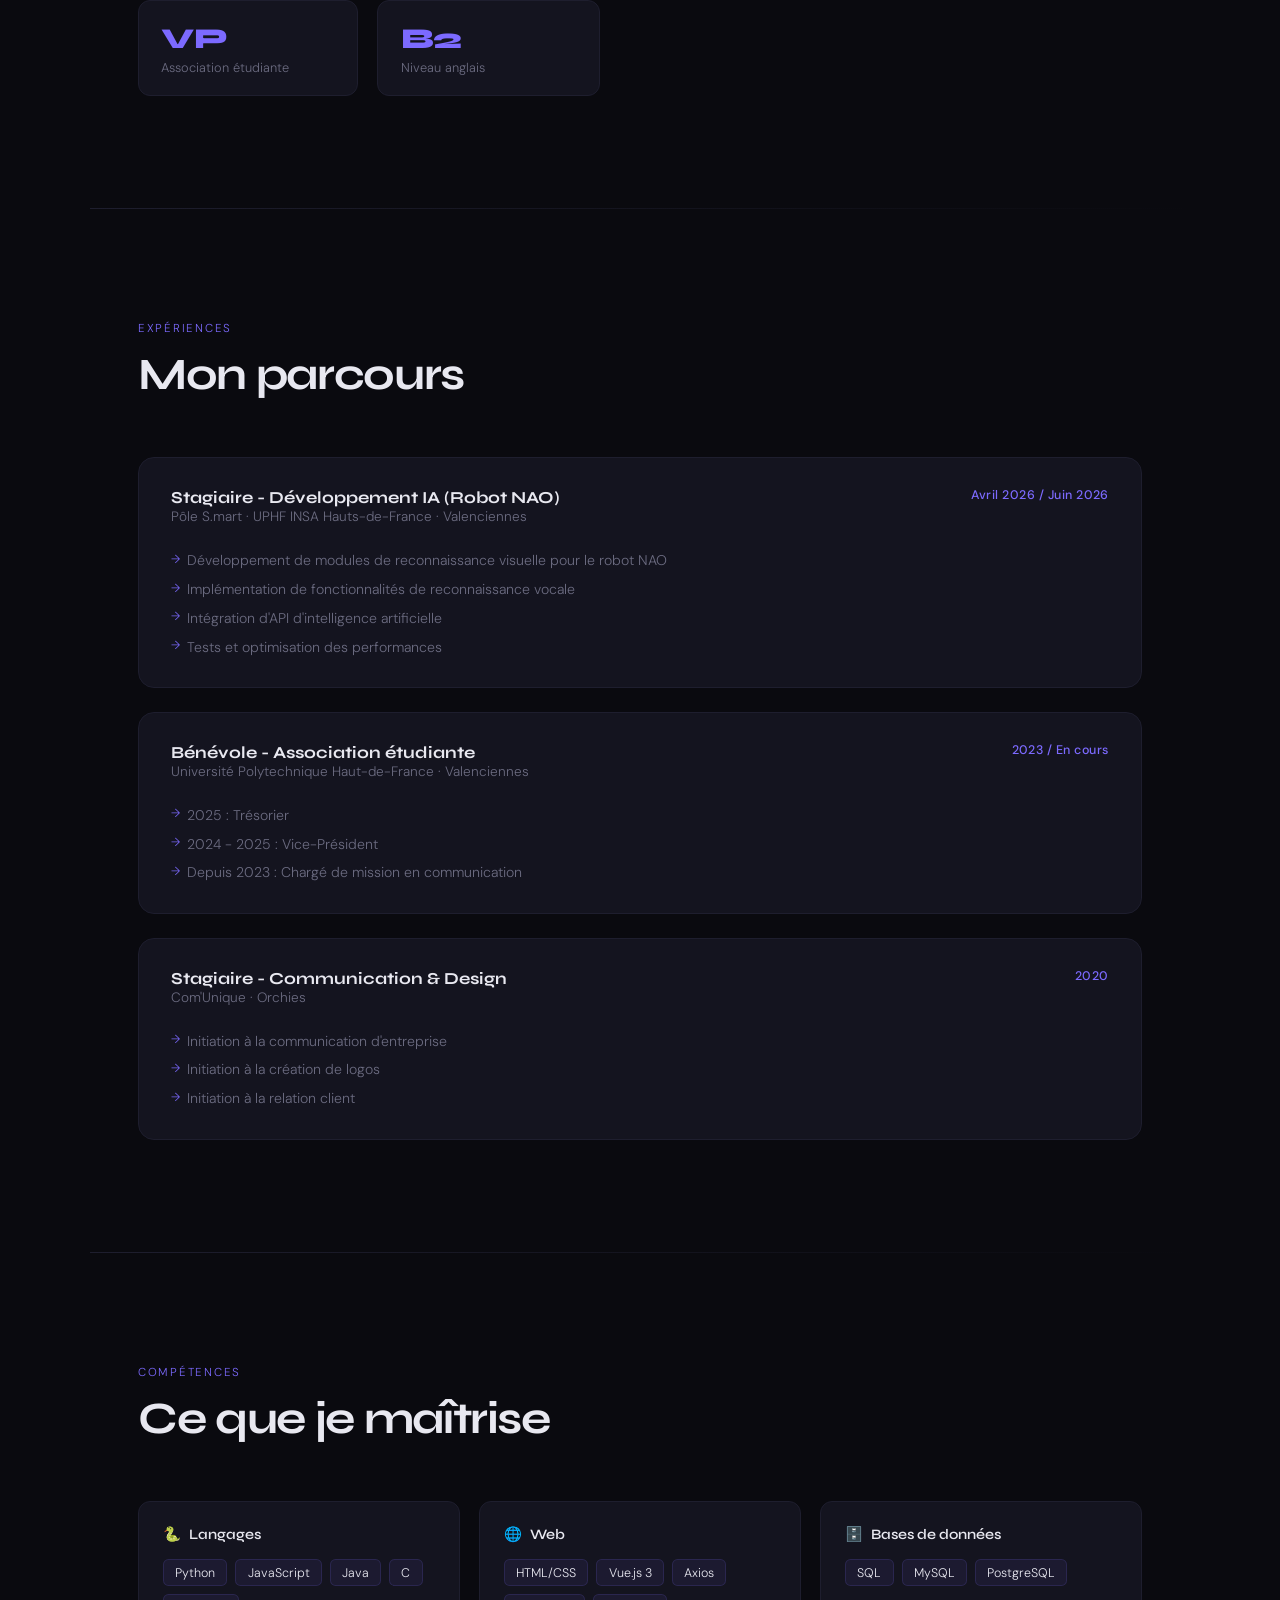
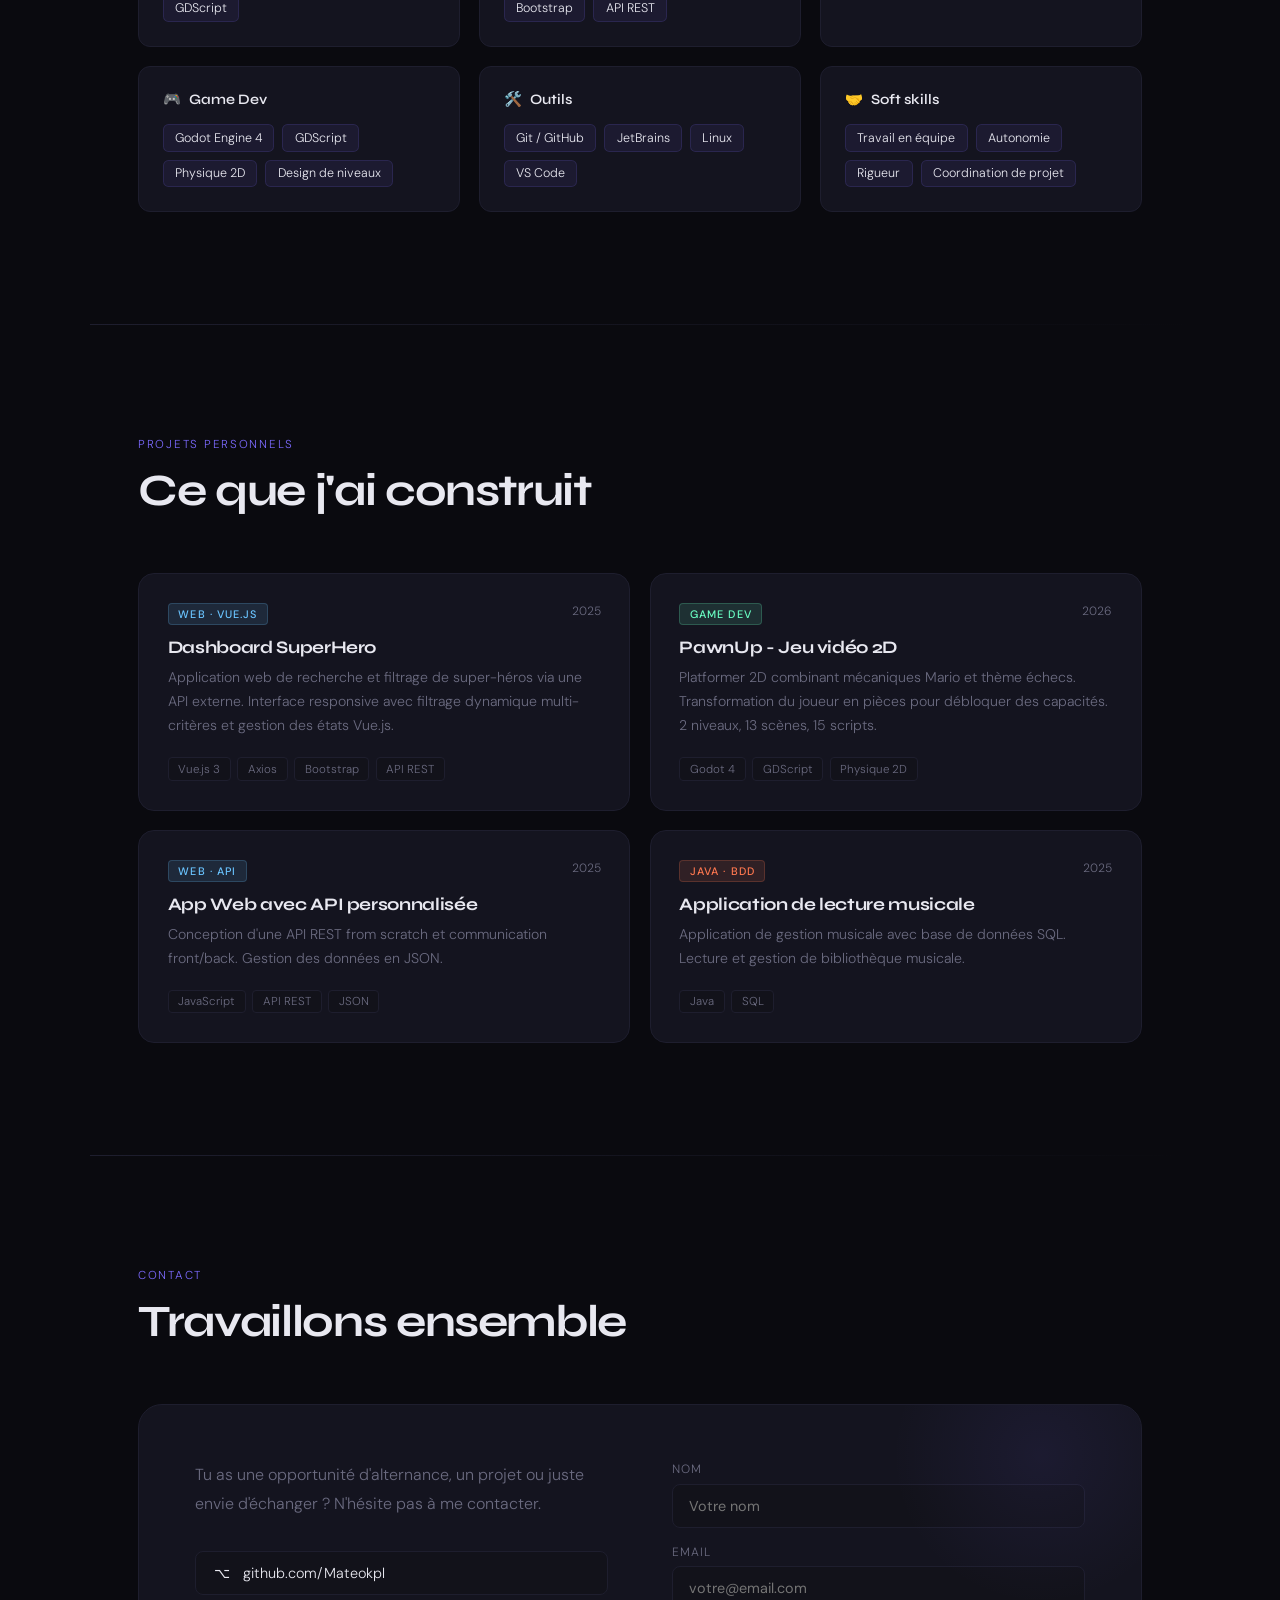
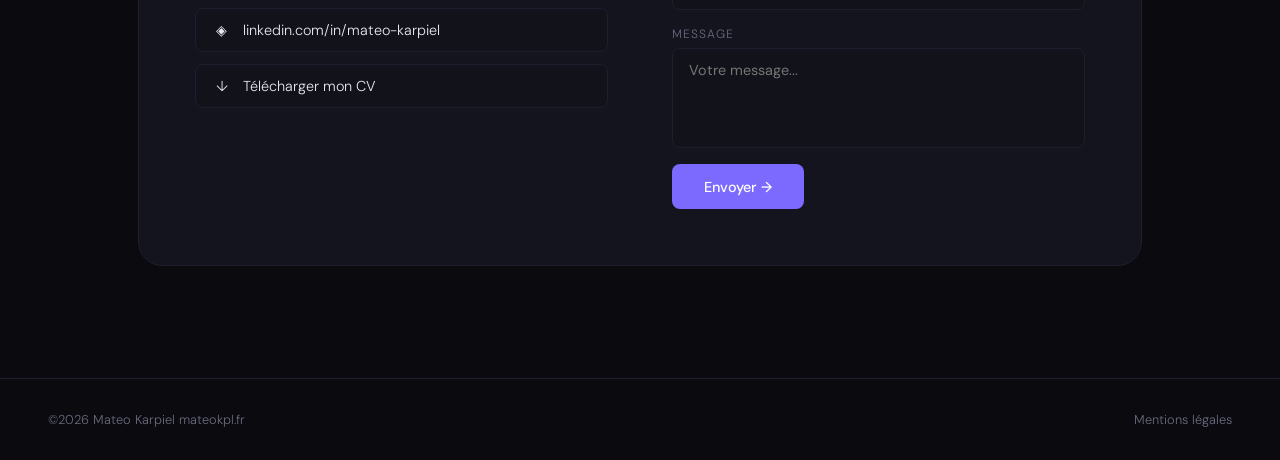
==== commit 75877457: "Update index.html" ====
--- a/index.html
+++ b/index.html
@@ -240,97 +240,19 @@
 </section>
 
 <!-- ── Footer ── -->
+<!-- ── Footer ── -->
 <footer>
-  <span>©2026 Mateo Karpiel <a href="https://mateokpl.fr">mateokpl.fr</a></span>
+  <span>
+    ©2026 Mateo Karpiel
+    <a href="https://mateokpl.fr">mateokpl.fr</a>
+  </span>
+
+  <a href="mentions-legales.html" class="footer-legal">
+    Mentions légales
+  </a>
 </footer>
-<section class="mentions-legales">
-
-  <h1>Mentions légales</h1>
-
-  <h2>Éditeur du site</h2>
-
-  <p><strong>Éditeur :</strong> Mateo Karpiel</p>
-  <p><strong>Email :</strong> karpiel.mateo@gmail.fr</p>
-  <p><strong>Directeur de la publication :</strong> Mateo Karpiel</p>
-
-  <h2>Hébergement</h2>
-
-  <p><strong>Hébergeur :</strong> GitHub Pages</p>
-  <p><strong>Société :</strong> GitHub, Inc.</p>
-  <p>
-    <strong>Site :</strong>
-    <a href="https://github.com/" target="_blank" rel="noopener noreferrer">
-      github.com
-    </a>
-  </p>
-
-  <h2>Propriété intellectuelle</h2>
-
-  <p>
-    L'ensemble des contenus présents sur ce site, notamment les textes,
-    images, illustrations, graphismes et éléments visuels, est protégé
-    par les dispositions relatives à la propriété intellectuelle,
-    sauf mention contraire.
-  </p>
-
-  <p>
-    Toute reproduction, représentation, modification, publication ou
-    diffusion, totale ou partielle, des contenus présents sur ce site
-    est interdite sans autorisation préalable de l'éditeur, sauf dans
-    les cas prévus par la loi.
-  </p>
-
-  <h2>Données personnelles</h2>
-
-  <p>
-    Le formulaire de contact présent sur ce site permet aux visiteurs
-    de transmettre leur nom, leur adresse e-mail et le contenu de leur
-    message.
-  </p>
-
-  <p>
-    Ces informations sont collectées uniquement afin de permettre à
-    l'éditeur de répondre aux demandes envoyées via le formulaire de
-    contact.
-  </p>
-
-  <p>
-    Les données transmises via le formulaire sont traitées techniquement
-    par Formspree, le service utilisé pour assurer le fonctionnement
-    du formulaire de contact.
-  </p>
-
-  <p>
-    Les données ne sont pas utilisées à des fins de prospection
-    commerciale et ne sont pas revendues à des tiers.
-  </p>
-
-  <h2>Vos droits</h2>
-  <p>
-    Conformément à la réglementation applicable en matière de protection
-    des données personnelles, vous pouvez demander l'accès, la
-    rectification ou l'effacement de vos données personnelles, ainsi
-    que la limitation de leur traitement lorsque les conditions prévues
-    par la réglementation sont réunies.
-  </p>
-
-  <p>
-    Pour exercer vos droits ou pour toute question concernant le
-    traitement de vos données, vous pouvez contacter l'éditeur :
-  </p>
-
-  <p>
-    <strong>Email :</strong> karpiel.mateo@gmail.fr
-  </p>
-
-  <h2>Cookies</h2>
-
-  <p>
-    Ce site n'utilise pas de cookies publicitaires destinés à suivre
-    les visiteurs à des fins commerciales.
-  </p>
-
-</section>
+
+<script src="./js/main.js"></script>
 
 <script src="./js/main.js"></script>
 </body>
